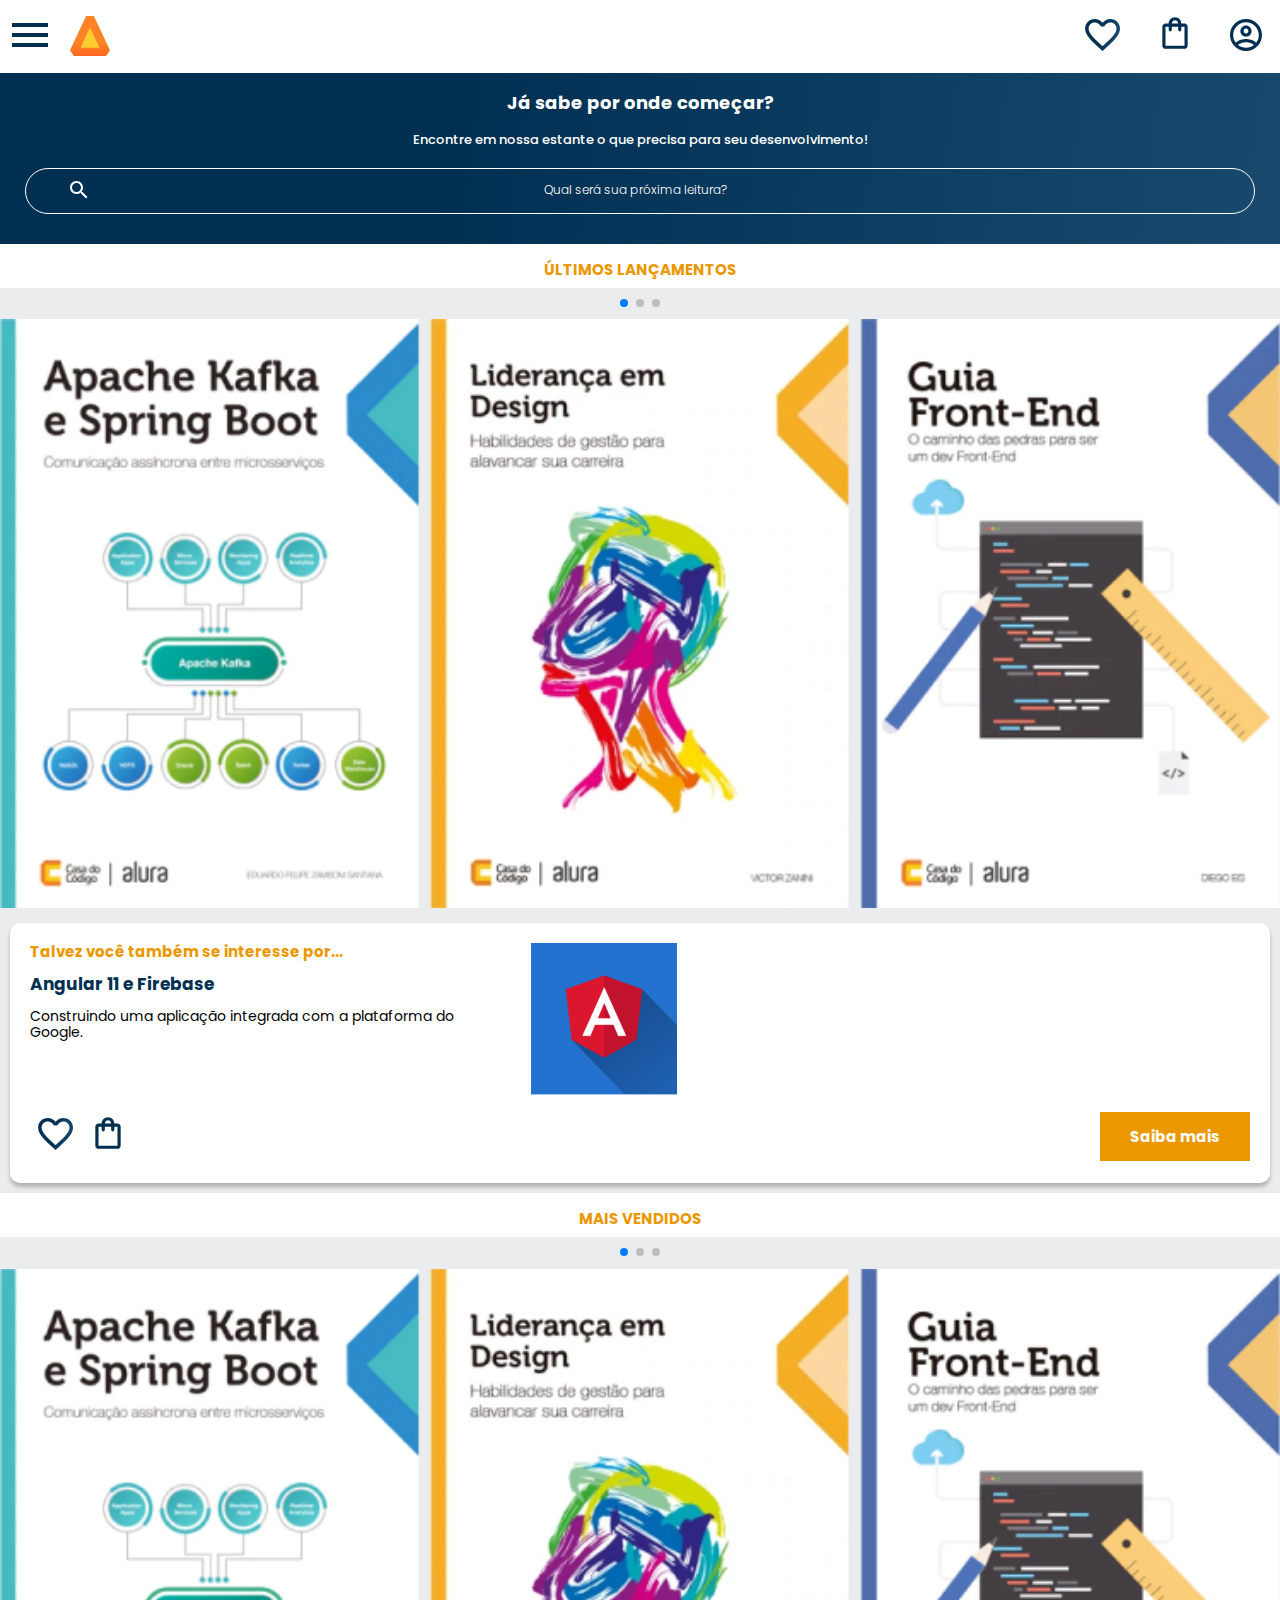
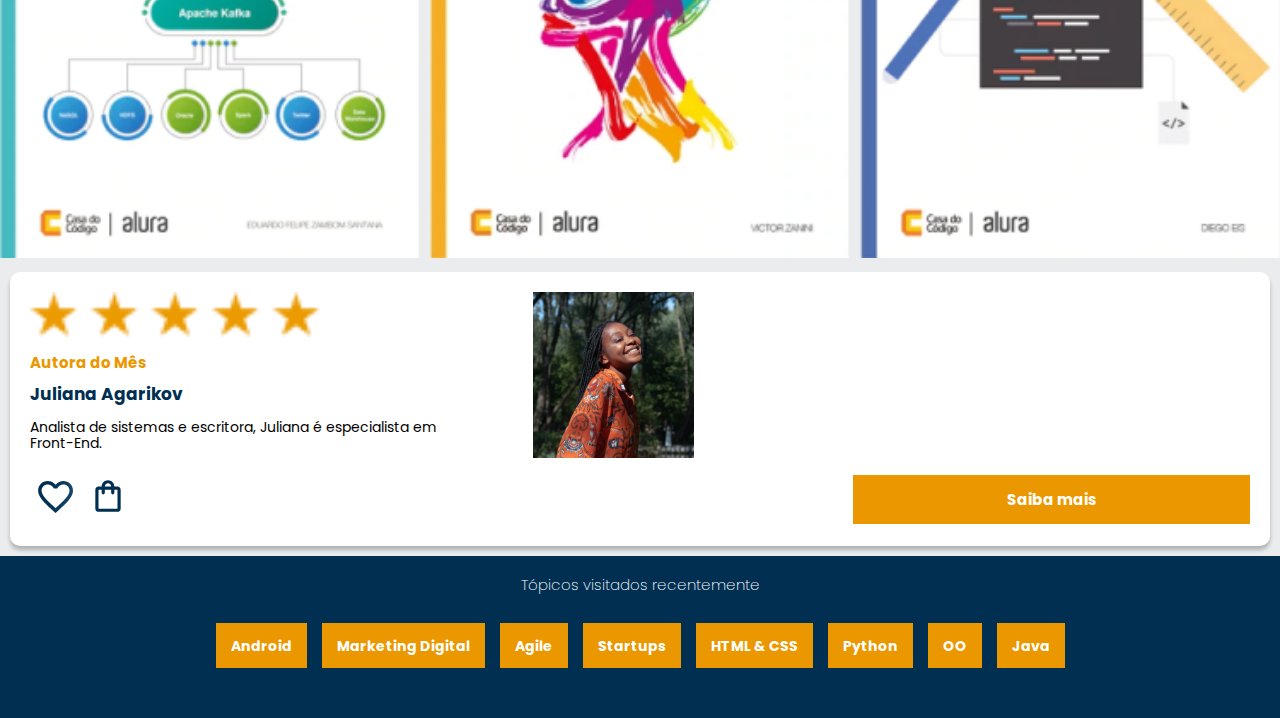
==== alura_books/index.html @ 9926edab "'topics' section added" ====
<!DOCTYPE html>
<html lang="pt-br">
<head>
    <meta charset="UTF-8">
    <meta name="viewport" content="width=device-width, initial-scale=1.0">
    <title>Alura Books</title>
    <link rel="stylesheet" href="./static/css/normalize.css">
    <link rel="preconnect" href="https://fonts.googleapis.com">
    <link rel="preconnect" href="https://fonts.gstatic.com" crossorigin>
    <link href="https://fonts.googleapis.com/css2?family=Poppins:wght@300;400;500;700&display=swap" rel="stylesheet">
    <link rel="stylesheet" href="https://cdn.jsdelivr.net/npm/swiper@10/swiper-bundle.min.css"/>
    <link rel="stylesheet" href="./static/css/styles.css">
</head>

<body>
    <header class="header">
        <div class="container">
            <input type="checkbox" id="menu" class="container_buttom">
            <label for="menu">
                <span class="header_menu container_img"></span>
            </label>
            <ul class="lista_menu">
                <li class="menu_title">Categorias</li>
                <li class="menu_item"><a href="#">PROGRAMAÇÃO</a></li>
                <li class="menu_item"><a href="#">FRONT-END</a></li>
                <li class="menu_item"><a href="#">INFRAESTRUTURA</a></li>
                <li class="menu_item"><a href="#">BUSINESS</a></li>
                <li class="menu_item"><a href="#">DESIGN & UX</a></li>
            </ul>    
            <img src="./static/images/Logo.svg" alt="Logo da AluraBooks" class="container_img">
        </div>
        <div class="container">
            <a href="#"><img src="./static/images/Favoritos.svg" alt="Favoritos" class="container_img"></a>
            <a href="#"><img src="./static/images/Compras.svg" alt="Compras" class="container_img"></a>
            <a href="#"><img src="./static/images/Usuário.svg" alt="Usuários" class="container_img"></a>
        </div>    
    </header>

    <section class="banner">
        <h2 class="banner_title">Já sabe por onde começar?</h2>
        <p class="banner_text">Encontre em nossa estante o que precisa para seu desenvolvimento!</p>
        <input type="search" class="banner_search" placeholder="Qual será sua próxima leitura?">
    </section>

    <section class="carrossel">
        <h2 class="carrosel_title">Últimos Lançamentos</h2>

        <!-- Slider main container -->
        <div class="swiper">
            <!-- If we need pagination -->
            <div class="swiper-pagination"></div>

            <!-- Additional required wrapper -->
            <div class="swiper-wrapper">
                <!-- Slides -->
                <div class="swiper-slide"><img src="./static/images/ApacheKafka.png" alt="Livro sobre ApacheKafka e spring boot da Alura books"></div>
                <div class="swiper-slide"><img src="./static/images/Liderança.png" alt="Livro sobre Liderança da Alura books"></div>
                <div class="swiper-slide"><img src="./static/images/Guia Front-end.png" alt="Livro sobre Front end da Alura books"></div>
                <div class="swiper-slide"><img src="./static/images/Javascript.png" alt="Livro sobre Front end da Alura books"></div>
                <div class="swiper-slide"><img src="./static/images/Portugol.png" alt="Livro sobre Portugol da Alura books"></div>
            </div>
        
            <!-- If we need navigation buttons -->
            <div class="swiper-button-prev"></div>
            <div class="swiper-button-next"></div>
        </div>

        <div class="card">
            <div class="card_content">
                <div class="card_description">
                    <h2 class="description_title">Talvez você também se interesse por...</h2>
                    <h3 class="book_name">Angular 11 e Firebase</h3>
                    <p class="description_text">Construindo uma aplicação integrada com a plataforma do Google.</p>
                </div>
                <img src="./static/images/Angular-1.png" alt="Logo do livro Angular 11 e Firebase" class="card_image">
            </div>

            <div class="card_buttons">
                <ul class="buttons_lista">
                    <li class="buttons_itens"><img src="./static/images/Favoritos.svg" alt="Botão de favoritos"></li>
                    <li class="buttons_itens"><img src="./static/images/Compras.svg" alt="Botão de adicionar às compras"></li>
                </ul>
                <a href="#" class="buttons_link">Saiba mais</a>
            </div>
        </div>

        <h2 class="carrosel_title ">Mais vendidos</h2>

        <div class="swiper">
            <!-- If we need pagination -->
            <div class="swiper-pagination"></div>

            <!-- Additional required wrapper -->
            <div class="swiper-wrapper">
                <!-- Slides -->
                <div class="swiper-slide"><img src="./static/images/ApacheKafka.png"
                        alt="Livro sobre ApacheKafka e spring boot da Alura books"></div>
                <div class="swiper-slide"><img src="./static/images/Liderança.png" alt="Livro sobre Liderança da Alura books">
                </div>
                <div class="swiper-slide"><img src="./static/images/Guia Front-end.png"
                        alt="Livro sobre Front end da Alura books"></div>
                <div class="swiper-slide"><img src="./static/images/Javascript.png" alt="Livro sobre Front end da Alura books">
                </div>
                <div class="swiper-slide"><img src="./static/images/Portugol.png" alt="Livro sobre Portugol da Alura books">
                </div>
            </div>

            <!-- If we need navigation buttons -->
            <div class="swiper-button-prev"></div>
            <div class="swiper-button-next"></div>
        </div>

        <div class="card">
            <div class="card_content">
                <div class="card_description">
                    <img class="description_estrelas" src="./static/images/Estrelinhas.png"
                        alt="Estrelas de avaliação da autora Juliana Agarikov">
                    <h2 class="description_title">Autora do Mês</h2>
                    <h3 class="book_name">Juliana Agarikov</h3>
                    <p class="description_text">Analista de sistemas e escritora, Juliana é especialista em Front-End.</p>
                </div>
                <img src="./static/images/Perfil-escritora 1.png" alt="Logo do livro Angular 11 e Firebase" class="card_image">
            </div>

            <div class="card_buttons">
                <ul class="buttons_lista">
                    <li class="buttons_itens"><img src="./static/images/Favoritos.svg" alt="Botão de favoritos"></li>
                    <li class="buttons_itens"><img src="./static/images/Compras.svg" alt="Botão de adicionar às compras"></li>
                </ul>
                <a href="#" class="buttons_link link_autora">Saiba mais</a>
            </div>
        </div>
    </section>

    <section class="topics">
        <h2 class="topics_title">Tópicos visitados recentemente</h2>

        <ul class="topics_lista">
            <li class="topics_itens"><a class="topics_link" href="#">Android</a></li>
            <li class="topics_itens"><a class="topics_link" href="#">Marketing Digital</a></li>
            <li class="topics_itens"><a class="topics_link" href="#">Agile</a></li>
            <li class="topics_itens"><a class="topics_link" href="#">Startups</a></li>
            <li class="topics_itens"><a class="topics_link" href="#">HTML & CSS</a></li>
            <li class="topics_itens"><a class="topics_link" href="#">Python </a></li>
            <li class="topics_itens"><a class="topics_link" href="#">OO</a></li>
            <li class="topics_itens"><a class="topics_link" href="#">Java</a></li>
        </ul>
        
    </section>

      <script src="https://cdn.jsdelivr.net/npm/swiper@10/swiper-bundle.min.js"></script>

    <script>
        const swiper = new Swiper('.swiper', {
            spaceBetween: 10,
            slidesPerView: 3,
            pagination: {
                el: '.swiper-pagination',
                type: 'bullets',
            },
        });
    </script>
</body>
</html>
---- alura_books/static/css/styles.css ----
@import url('header.css');
@import url('banner.css');
@import url('carrossel.css');
@import url('topics.css');


* {
    padding: 0;
    margin: 0;
}
:root {
    font-size: 62.5%;
    --cor-de-fundo: #ebecee;
    --cor-branco: #ffffff;
    --cor-laranja:#EB9800;
    --azul-degrade: linear-gradient(97.54deg, #002f52 35.49%, #326589 165.37%);
    --fonte-principal:'Poppins', sans-serif;
    --cor-azul: #002f52;
}

body {
    background-color: var(--cor-de-fundo);
    font-family: var(--fonte-principal);
}
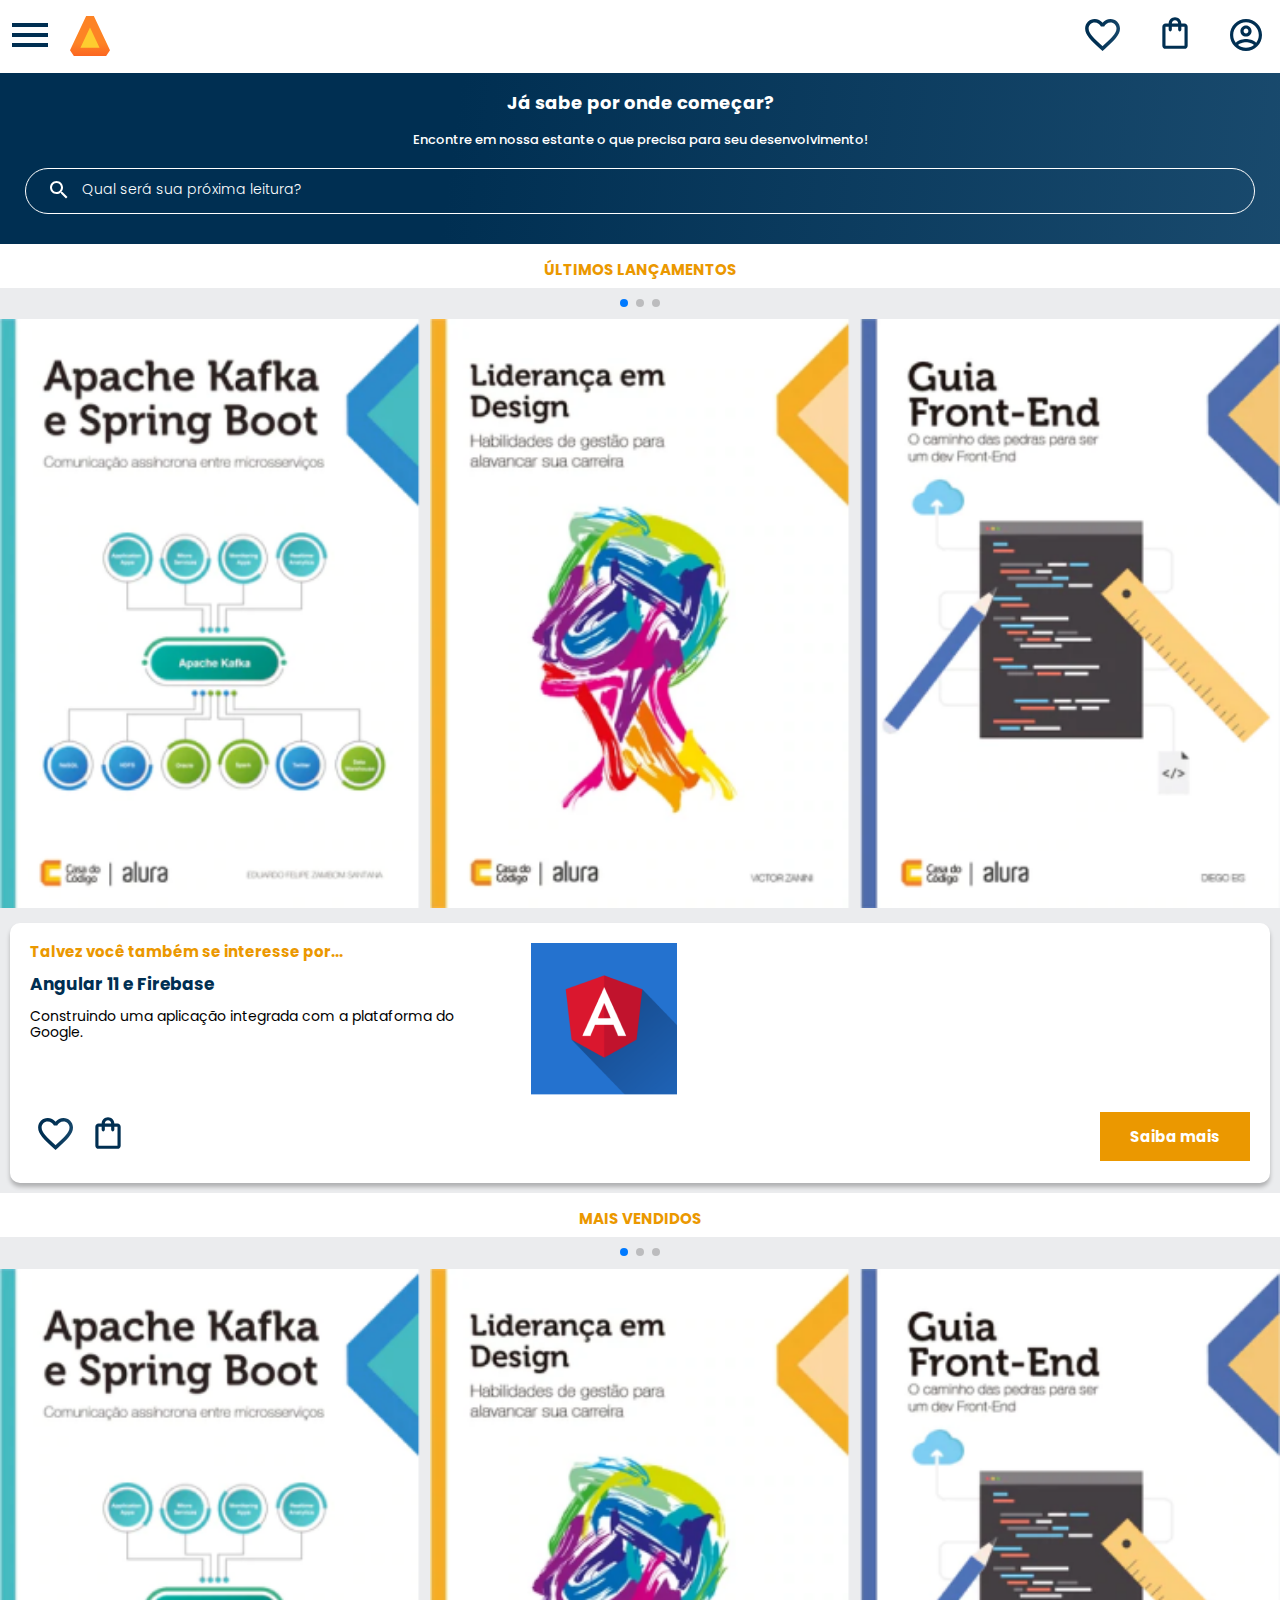
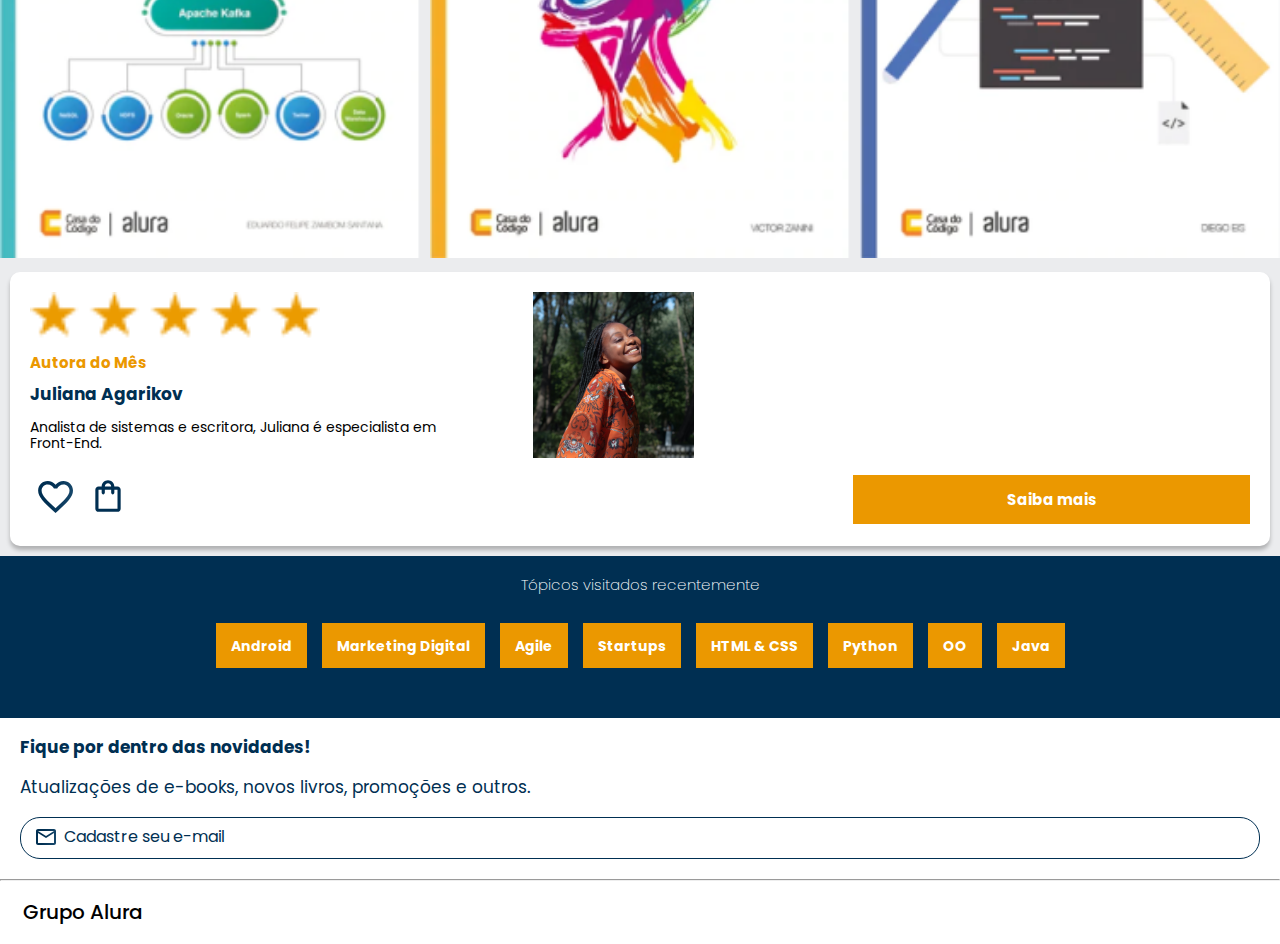
==== commit d73e83b8: "footer added" ====
--- a/alura_books/index.html
+++ b/alura_books/index.html
@@ -30,9 +30,9 @@
             <img src="./static/images/Logo.svg" alt="Logo da AluraBooks" class="container_img">
         </div>
         <div class="container">
-            <a href="#"><img src="./static/images/Favoritos.svg" alt="Favoritos" class="container_img"></a>
-            <a href="#"><img src="./static/images/Compras.svg" alt="Compras" class="container_img"></a>
-            <a href="#"><img src="./static/images/Usuário.svg" alt="Usuários" class="container_img"></a>
+            <a href="#"><img src="./static/images/Favoritos.svg" alt="Favoritos" class="container_img button_icon"></a>
+            <a href="#"><img src="./static/images/Compras.svg" alt="Compras" class="container_img button_icon"></a>
+            <a href="#"><img src="./static/images/Usuário.svg" alt="Usuários" class="container_img button_icon"></a>
         </div>    
     </header>
 
@@ -77,8 +77,8 @@
 
             <div class="card_buttons">
                 <ul class="buttons_lista">
-                    <li class="buttons_itens"><img src="./static/images/Favoritos.svg" alt="Botão de favoritos"></li>
-                    <li class="buttons_itens"><img src="./static/images/Compras.svg" alt="Botão de adicionar às compras"></li>
+                    <li class="buttons_itens button_icon"><img src="./static/images/Favoritos.svg" alt="Botão de favoritos"></li>
+                    <li class="buttons_itens button_icon"><img src="./static/images/Compras.svg" alt="Botão de adicionar às compras"></li>
                 </ul>
                 <a href="#" class="buttons_link">Saiba mais</a>
             </div>
@@ -145,10 +145,21 @@
             <li class="topics_itens"><a class="topics_link" href="#">OO</a></li>
             <li class="topics_itens"><a class="topics_link" href="#">Java</a></li>
         </ul>
-        
     </section>
 
-      <script src="https://cdn.jsdelivr.net/npm/swiper@10/swiper-bundle.min.js"></script>
+    <section class="contato">
+        <h2 class="contato_title">Fique por dentro das novidades!</h2>
+        <p class="contato_text">Atualizações de e-books, novos livros, promoções e outros.</p>
+        <input type="email" class="contato_email" id="email" placeholder="Cadastre seu e-mail">
+    </section>
+
+    <hr>
+
+    <footer>
+        <h3 class="footer_alura">Grupo Alura</h3>
+    </footer>
+
+    <script src="https://cdn.jsdelivr.net/npm/swiper@10/swiper-bundle.min.js"></script>
 
     <script>
         const swiper = new Swiper('.swiper', {
--- a/alura_books/static/css/styles.css
+++ b/alura_books/static/css/styles.css
@@ -2,6 +2,8 @@
 @import url('banner.css');
 @import url('carrossel.css');
 @import url('topics.css');
+@import url('contato.css');
+@import url('footer.css');
 
 
 * {
@@ -21,4 +23,4 @@
 body {
     background-color: var(--cor-de-fundo);
     font-family: var(--fonte-principal);
-}+}
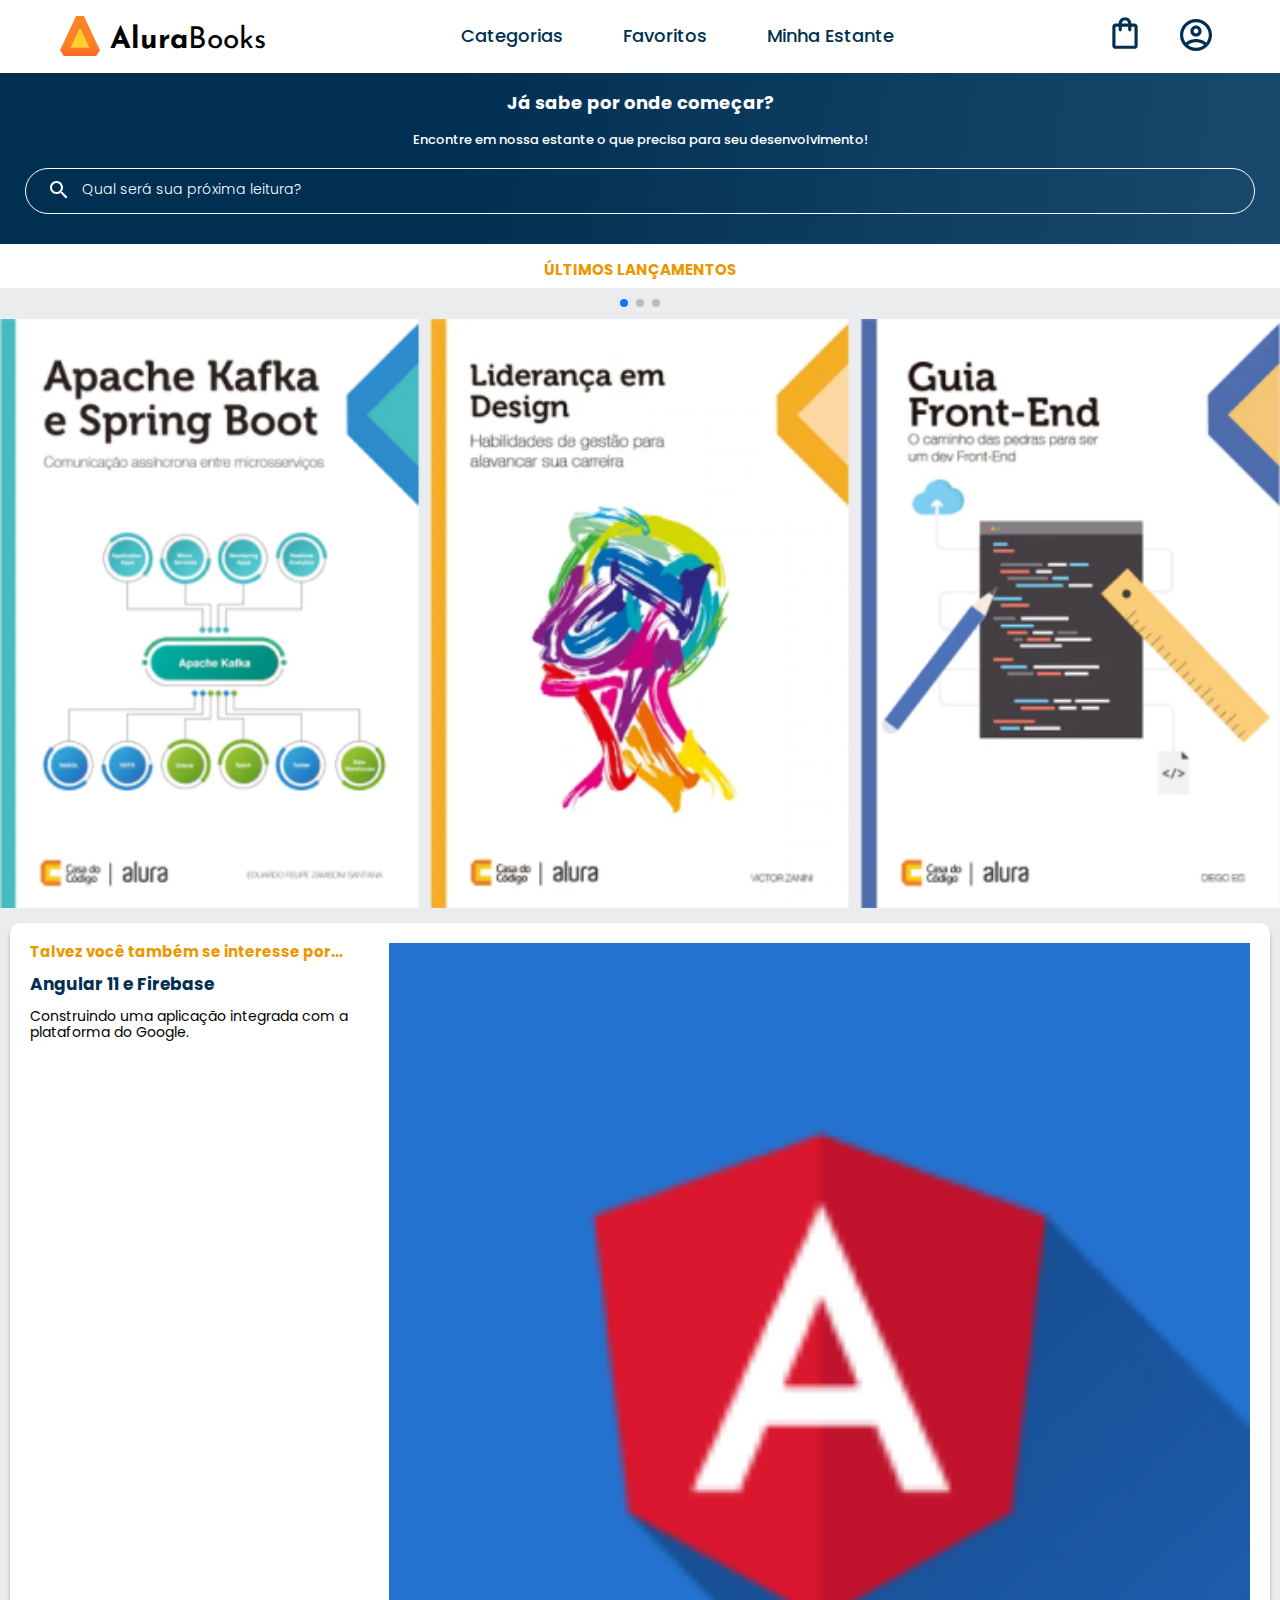
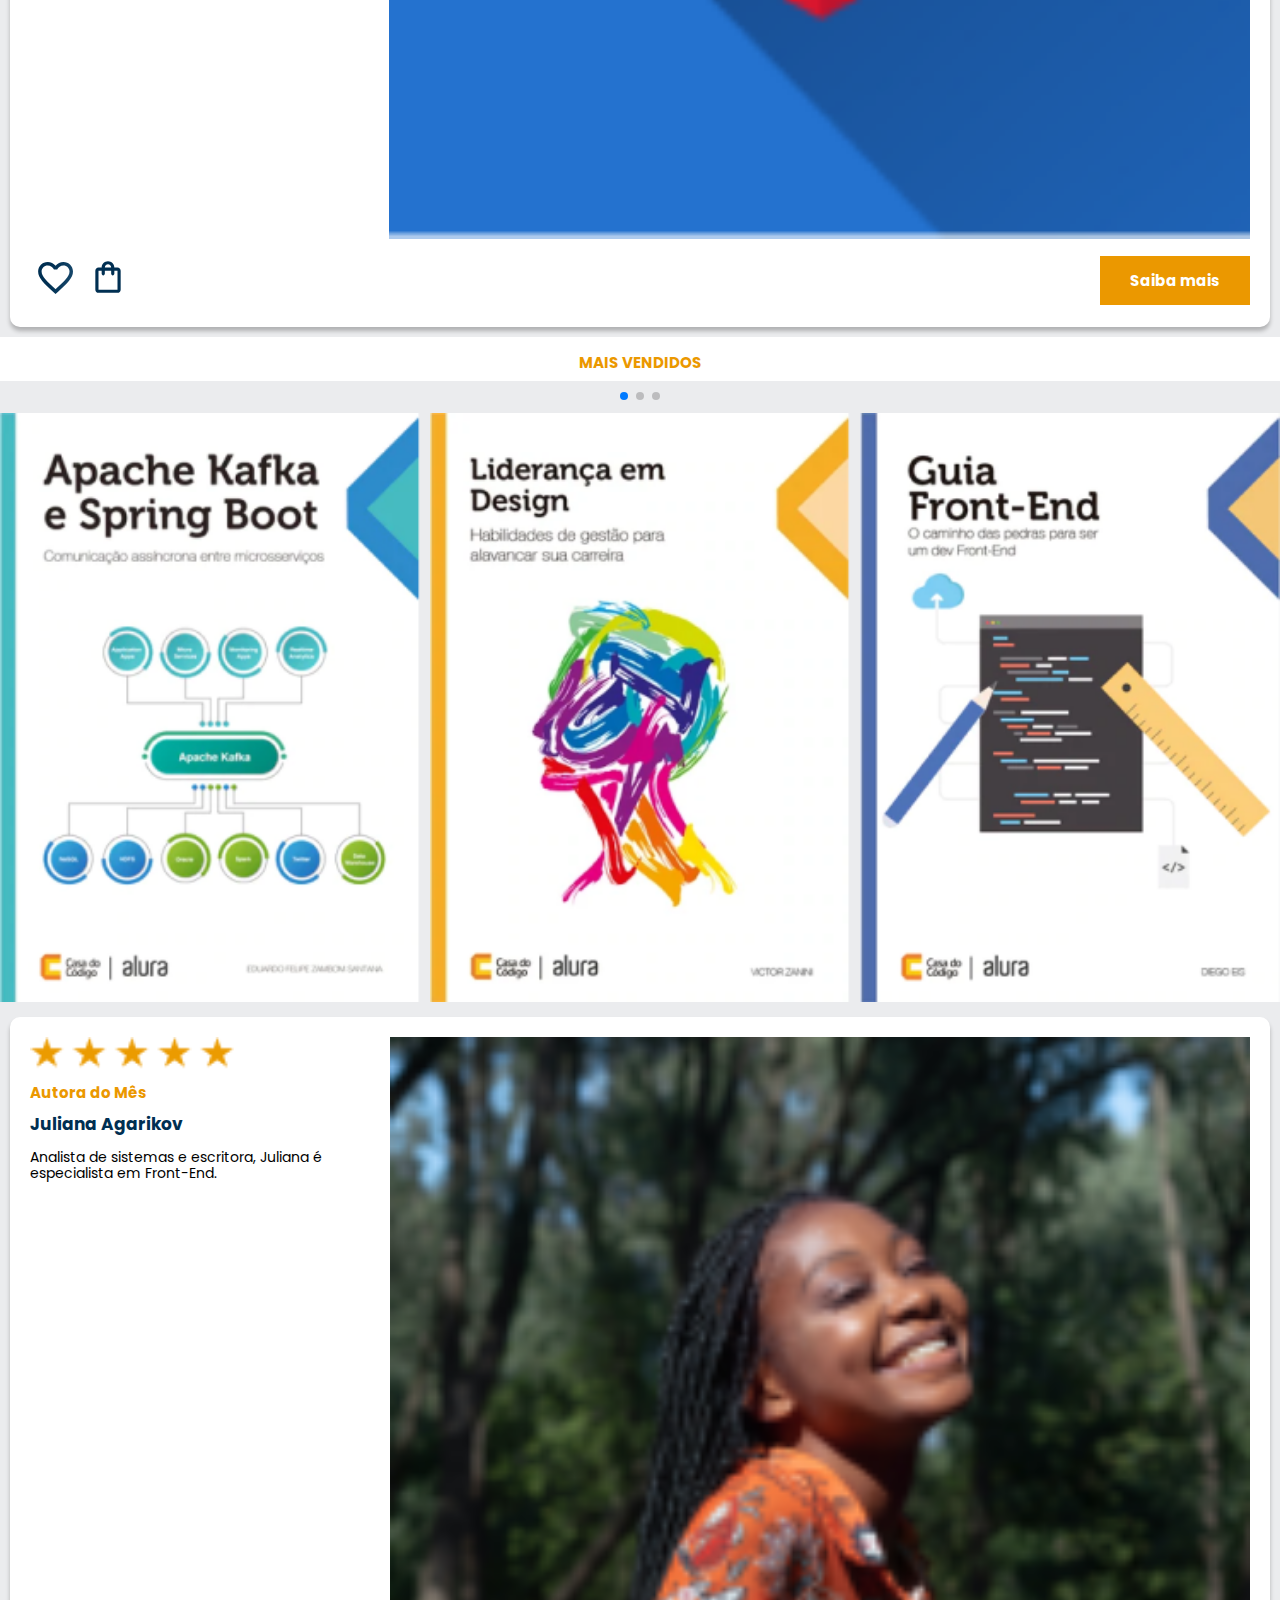
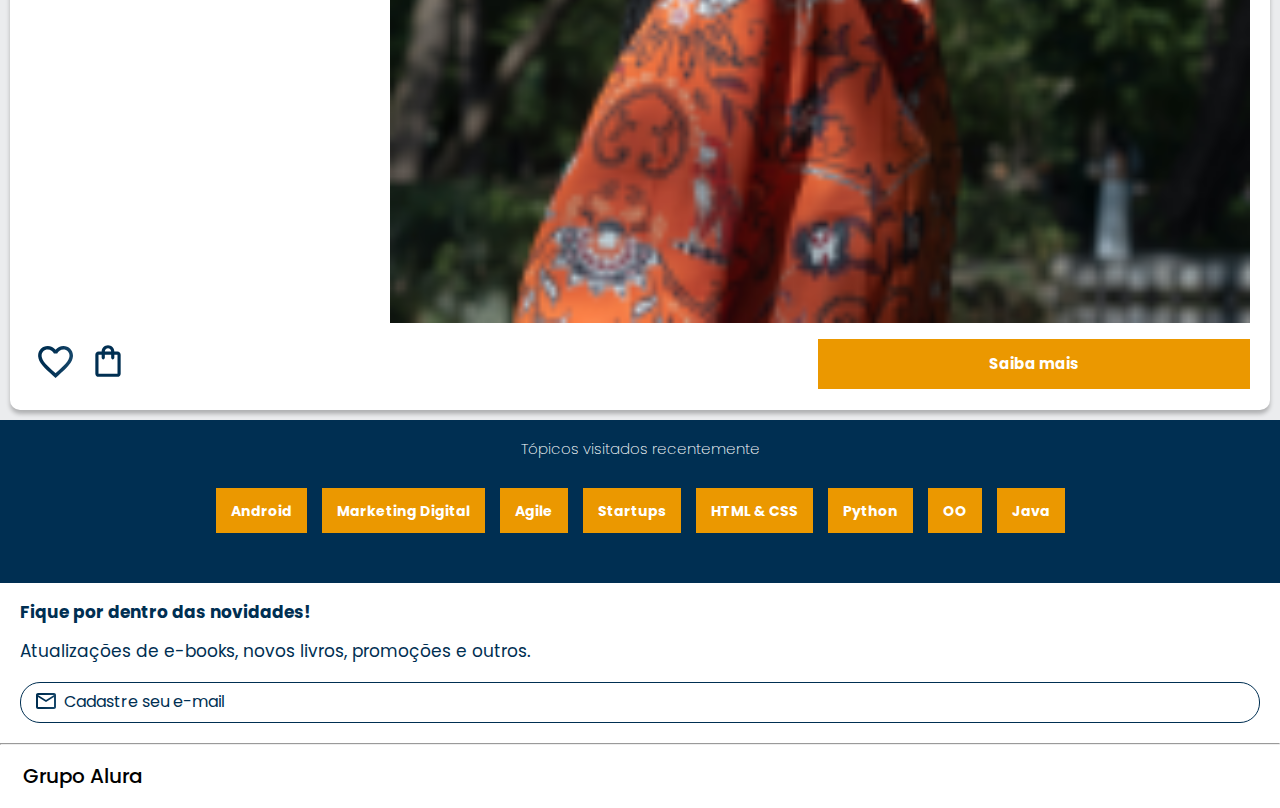
==== commit 0f880fe0: "responsive header" ====
--- a/alura_books/index.html
+++ b/alura_books/index.html
@@ -9,6 +9,7 @@
     <link rel="preconnect" href="https://fonts.gstatic.com" crossorigin>
     <link href="https://fonts.googleapis.com/css2?family=Poppins:wght@300;400;500;700&display=swap" rel="stylesheet">
     <link rel="stylesheet" href="https://cdn.jsdelivr.net/npm/swiper@10/swiper-bundle.min.css"/>
+    <link href="https://fonts.googleapis.com/css2?family=Josefin+Sans:wght@400;700&display=swap" rel="stylesheet">
     <link rel="stylesheet" href="./static/css/styles.css">
 </head>
 
@@ -21,16 +22,35 @@
             </label>
             <ul class="lista_menu">
                 <li class="menu_title">Categorias</li>
-                <li class="menu_item"><a href="#">PROGRAMAÇÃO</a></li>
-                <li class="menu_item"><a href="#">FRONT-END</a></li>
-                <li class="menu_item"><a href="#">INFRAESTRUTURA</a></li>
-                <li class="menu_item"><a href="#">BUSINESS</a></li>
-                <li class="menu_item"><a href="#">DESIGN & UX</a></li>
+                <li class="menu_item"><a class="menu_item--link" href="#">PROGRAMAÇÃO</a></li>
+                <li class="menu_item"><a class="menu_item--link" href="#">FRONT-END</a></li>
+                <li class="menu_item"><a class="menu_item--link" href="#">INFRAESTRUTURA</a></li>
+                <li class="menu_item"><a class="menu_item--link" href="#">BUSINESS</a></li>
+                <li class="menu_item"><a class="menu_item--link" href="#">DESIGN & UX</a></li>
             </ul>    
             <img src="./static/images/Logo.svg" alt="Logo da AluraBooks" class="container_img">
+            <h1 class="container_title"><b class="container_title--negrito">Alura</b>Books</h1>
         </div>
+        
+        <ul class="options">
+            <input type="checkbox" class="options_button" id="options-menu">
+            <label for="options-menu">
+                <li class="options_itens">Categorias</li>
+            </label>
+            <ul class="lista_menu">
+                <li class="menu_item"><a class="menu_item--link" href="#">PROGRAMAÇÃO</a></li>
+                <li class="menu_item"><a class="menu_item--link" href="#">FRONT-END</a></li>
+                <li class="menu_item"><a class="menu_item--link" href="#">INFRAESTRUTURA</a></li>
+                <li class="menu_item"><a class="menu_item--link" href="#">BUSINESS</a></li>
+                <li class="menu_item"><a class="menu_item--link" href="#">DESIGN & UX</a></li>
+            </ul>
+
+            <li class="options_itens"><a class="options_link" href="#">Favoritos</a></li>
+            <li class="options_itens"><a class="options_link" href="">Minha Estante</a></li>
+        </ul>
+
         <div class="container">
-            <a href="#"><img src="./static/images/Favoritos.svg" alt="Favoritos" class="container_img button_icon"></a>
+            <a href="#"><img src="./static/images/Favoritos.svg" alt="Favoritos" class="container_img button_icon button_favoritos"></a>
             <a href="#"><img src="./static/images/Compras.svg" alt="Compras" class="container_img button_icon"></a>
             <a href="#"><img src="./static/images/Usuário.svg" alt="Usuários" class="container_img button_icon"></a>
         </div>    
--- a/alura_books/static/css/styles.css
+++ b/alura_books/static/css/styles.css
@@ -15,9 +15,10 @@
     --cor-de-fundo: #ebecee;
     --cor-branco: #ffffff;
     --cor-laranja:#EB9800;
+    --cor-azul: #002f52;
     --azul-degrade: linear-gradient(97.54deg, #002f52 35.49%, #326589 165.37%);
     --fonte-principal:'Poppins', sans-serif;
-    --cor-azul: #002f52;
+    --fonte-secundaria: 'Josefin Sans', sans-serif;
 }
 
 body {
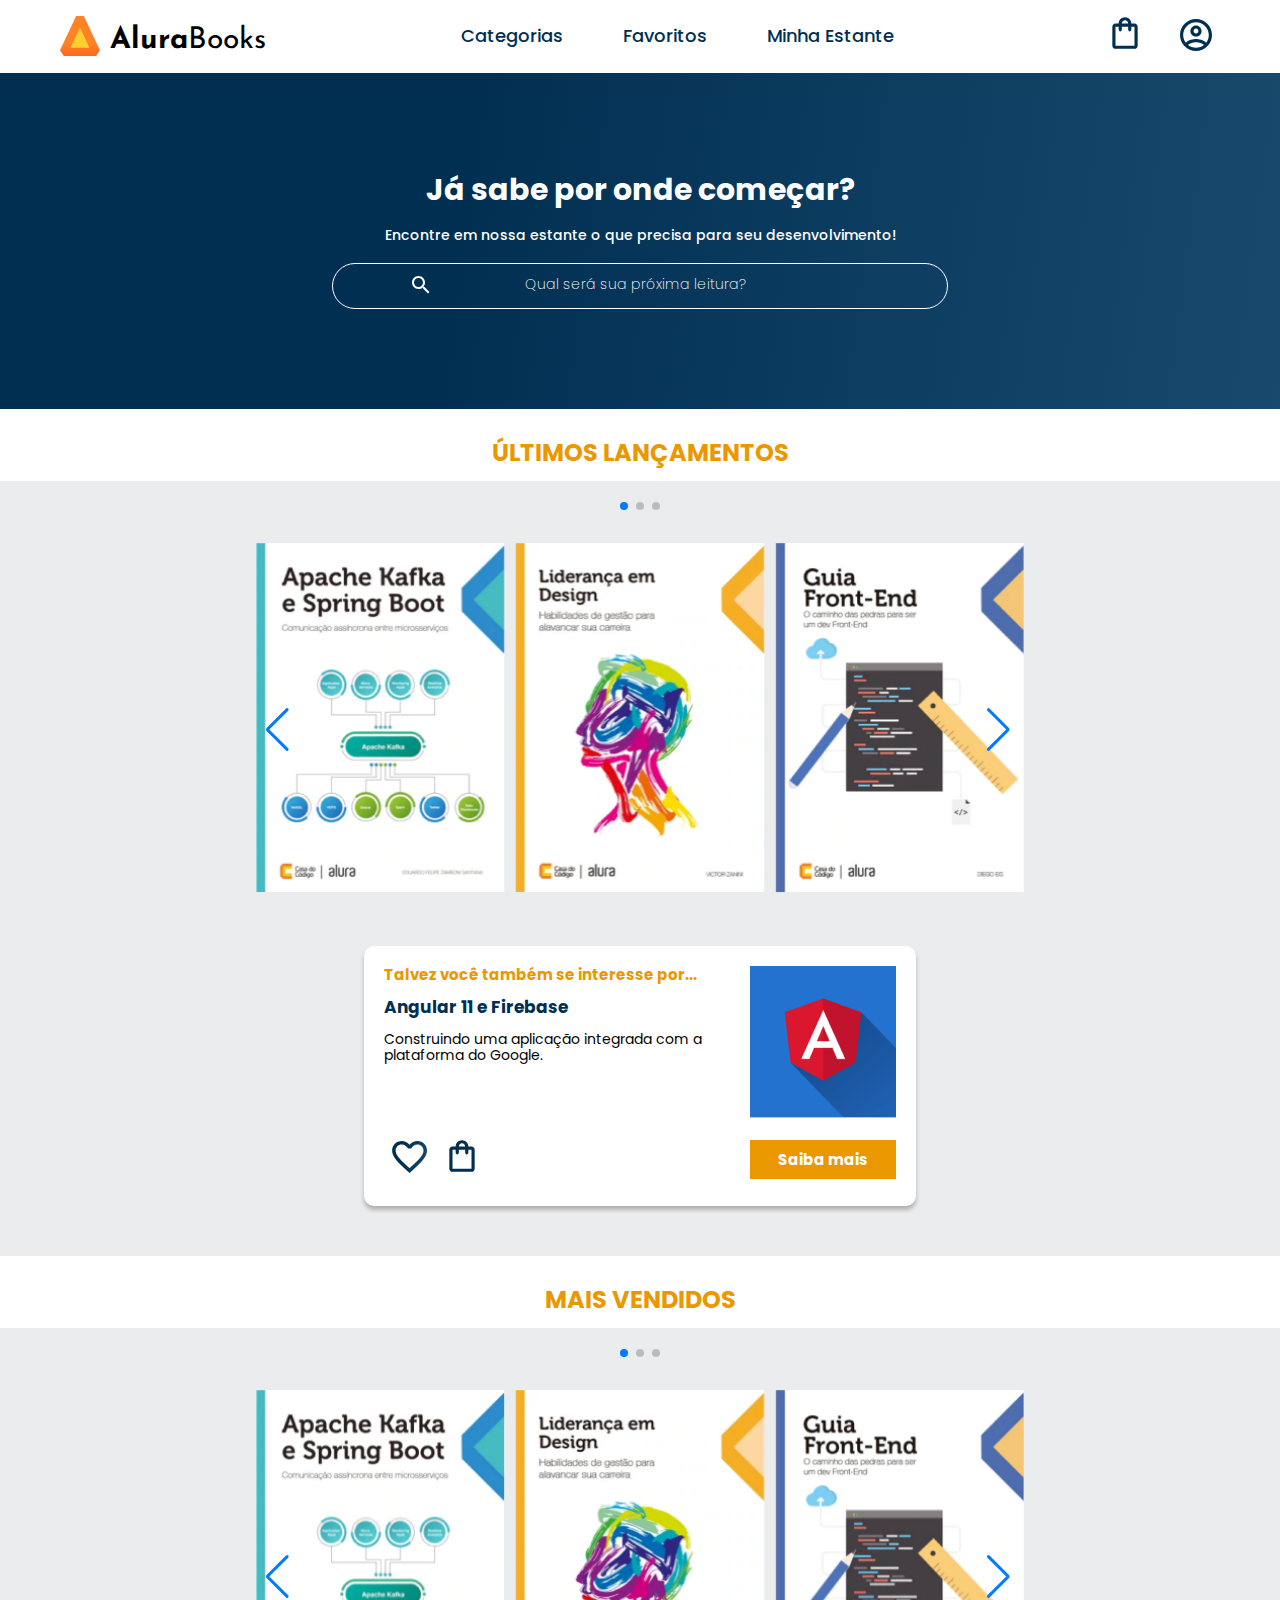
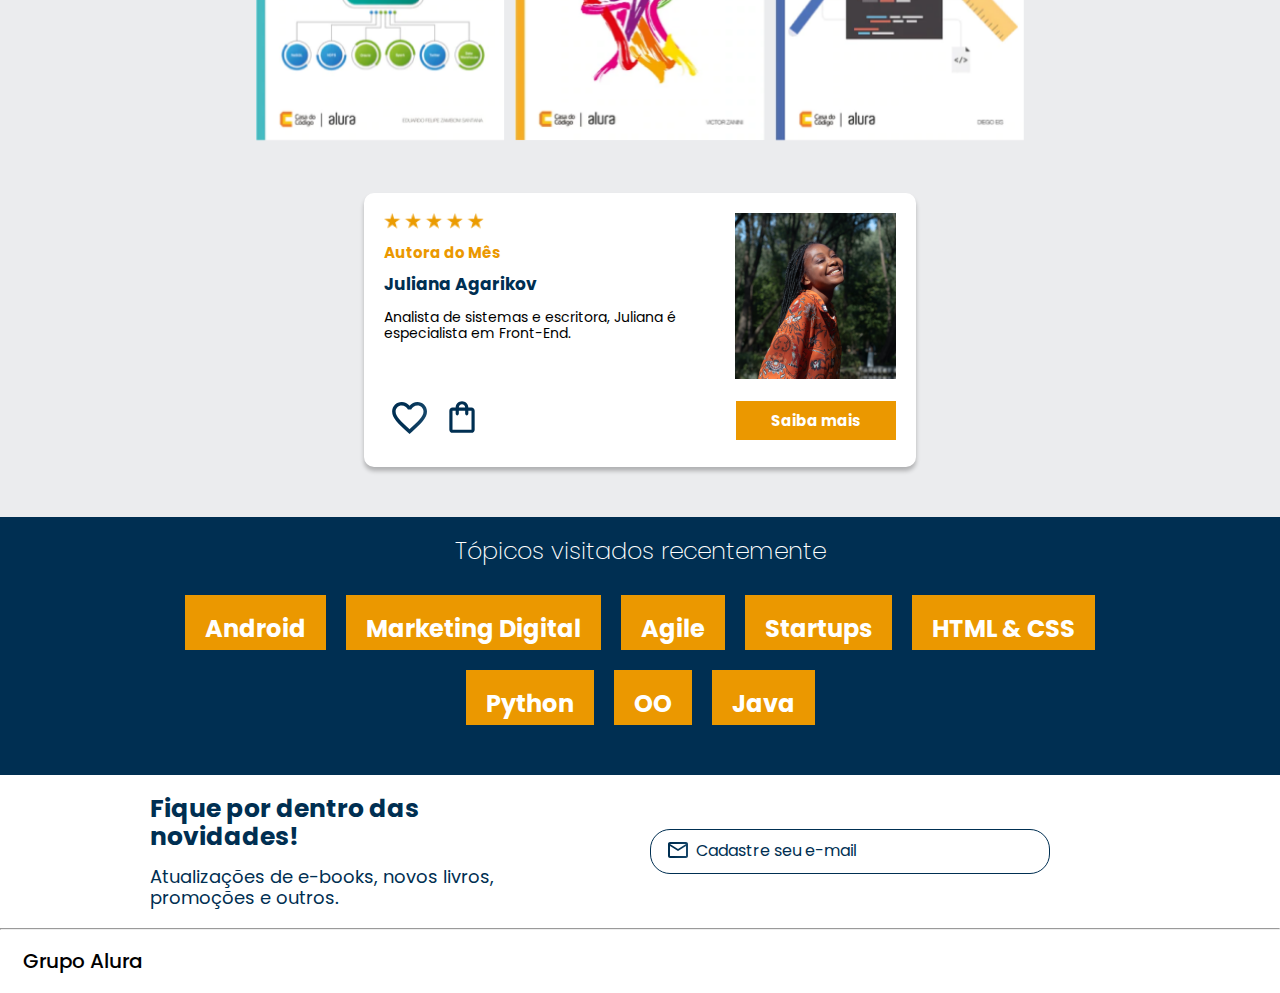
==== commit 707faa0f: "responsive contato" ====
--- a/alura_books/index.html
+++ b/alura_books/index.html
@@ -168,9 +168,15 @@
     </section>
 
     <section class="contato">
-        <h2 class="contato_title">Fique por dentro das novidades!</h2>
-        <p class="contato_text">Atualizações de e-books, novos livros, promoções e outros.</p>
-        <input type="email" class="contato_email" id="email" placeholder="Cadastre seu e-mail">
+        <div class="contato_content">
+            <h2 class="contato_title">Fique por dentro das novidades!</h2>
+            <p class="contato_text">Atualizações de e-books, novos livros, promoções e outros.</p>
+        </div>
+        
+
+        <div  class="contato_input">
+            <input type="email" class="contato_email" id="email" placeholder="Cadastre seu e-mail">
+        </div>
     </section>
 
     <hr>
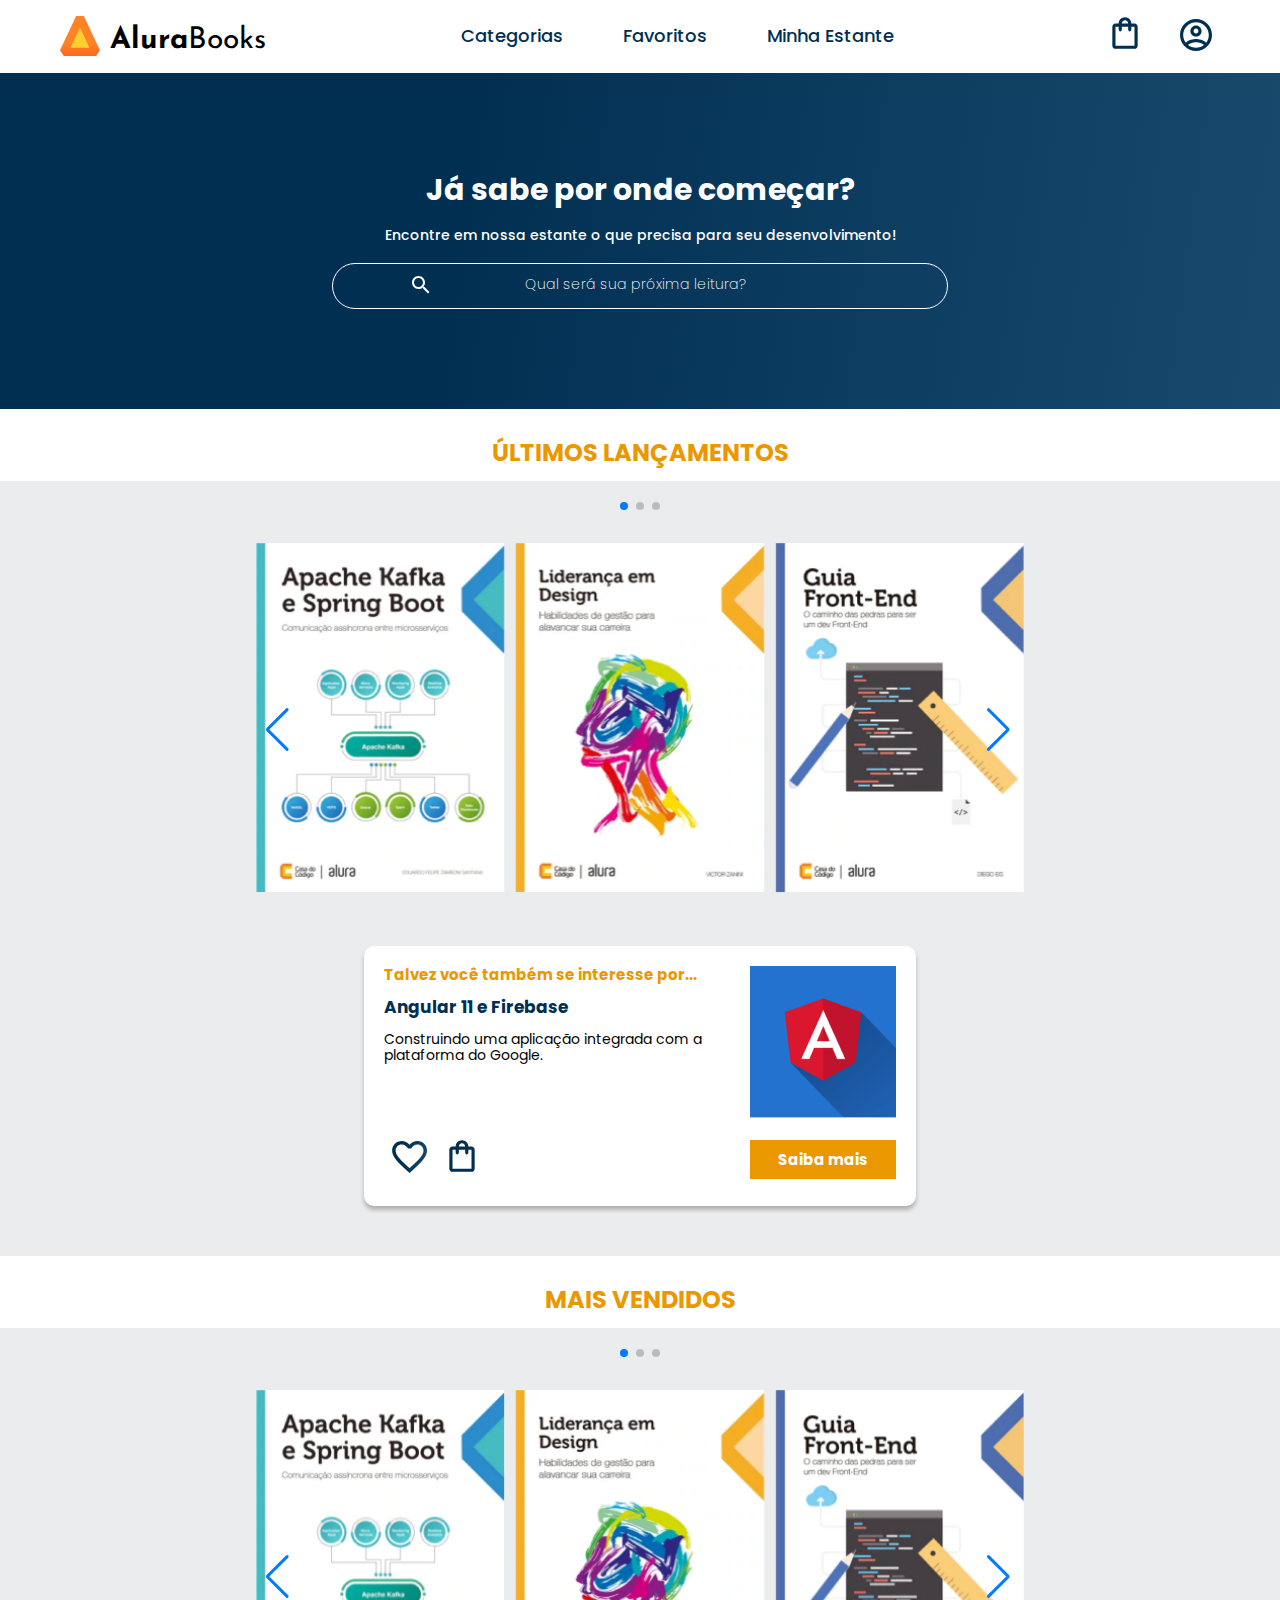
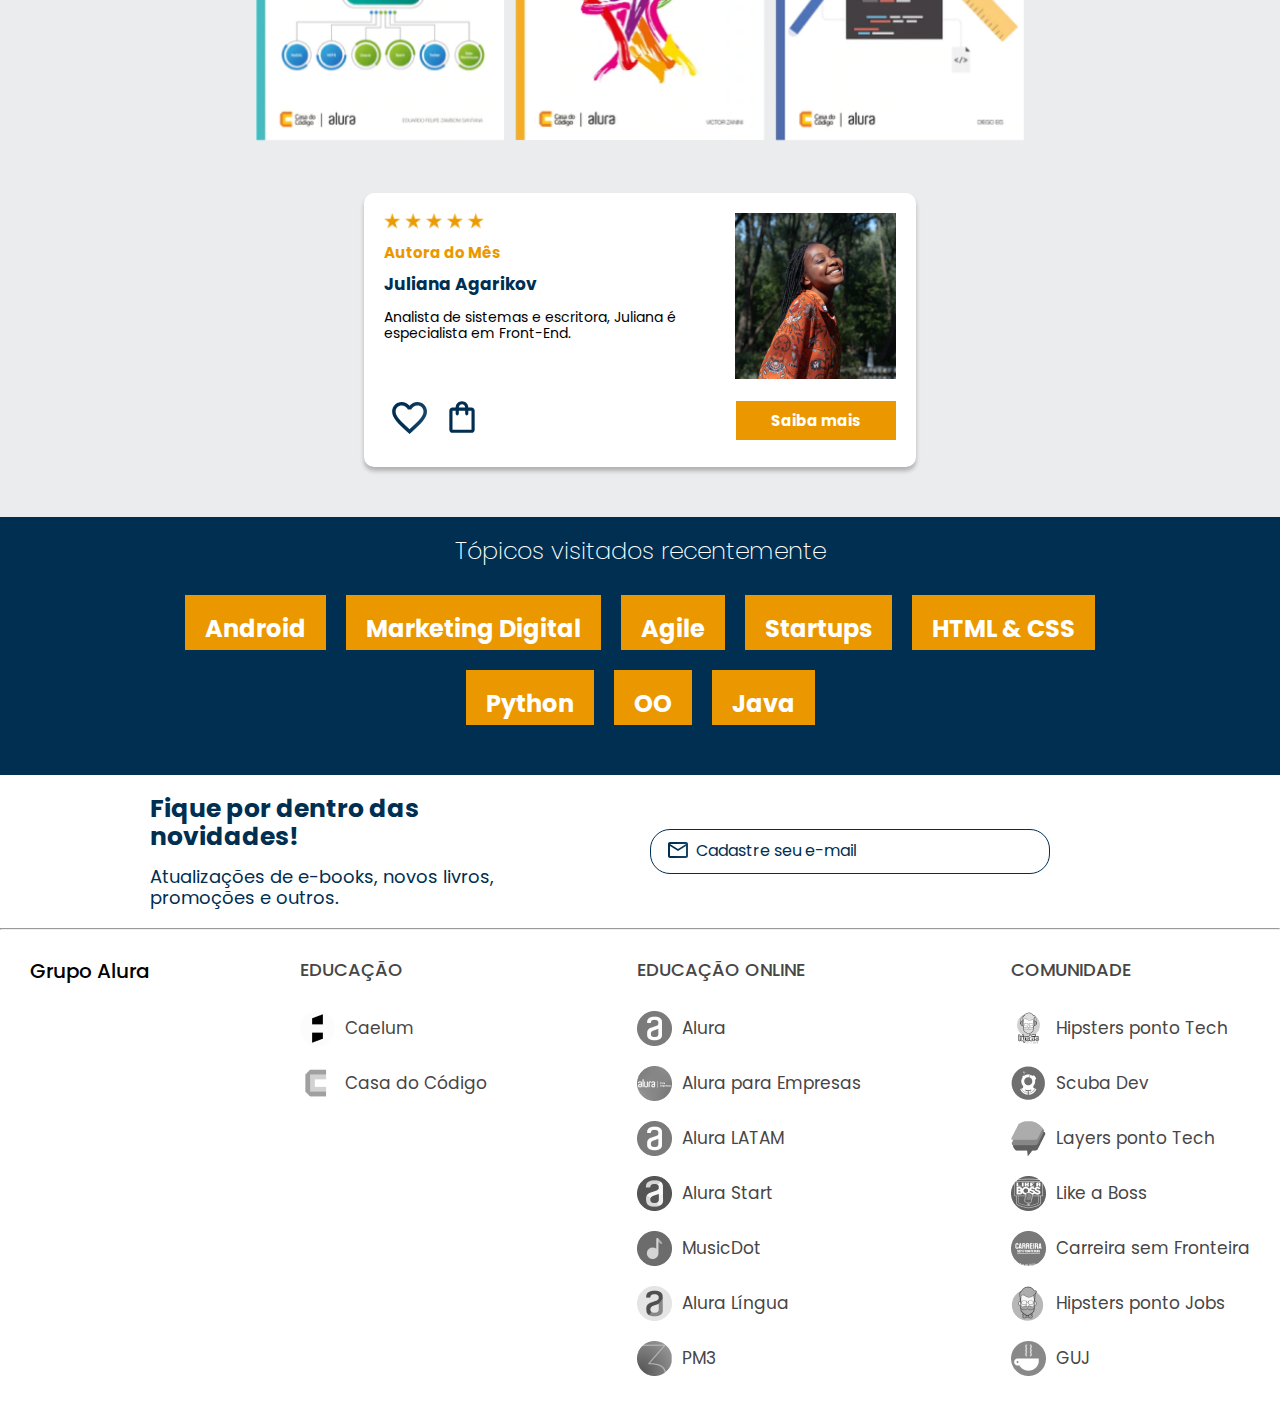
==== commit c9a539ec: "responsive footer with increments" ====
--- a/alura_books/index.html
+++ b/alura_books/index.html
@@ -183,6 +183,88 @@
 
     <footer>
         <h3 class="footer_alura">Grupo Alura</h3>
+
+        <div class="footer_educacao">
+            <h3 class="lista_title">Educação</h3>
+            <ul class="footer_lista">
+                <li class="footer_item">
+                    <img src="./static/images/Caelum.png" alt="Caelum Logo" class="item_img">
+                    <a href="#" class="item_title">Caelum</a>
+                </li>
+                <li class="footer_item">
+                    <img src="./static/images/CasaDoCodigo.png" alt="Casa do código logo" class="item_img">
+                    <a href="#" class="item_title">Casa do Código</a>
+                </li>
+            </ul>
+        </div>
+
+        <div class="footer_educacaoonline">
+            <h3 class="lista_title">Educação Online</h3>
+            <ul class="footer_lista">
+                <li class="footer_item">
+                    <img src="./static/images/Alura.png" alt="Alura logo" class="item_img">
+                    <a href="#" class="item_title">Alura</a>
+                </li>
+                <li class="footer_item">
+                    <img src="./static/images/AluraEmpresas.png" alt="Alura para empresas logo" class="item_img">
+                    <a href="#" class="item_title">Alura para Empresas</a>
+                </li>
+                <li class="footer_item">
+                    <img src="./static/images/AluraLatam.png" alt="Alura LATAM logo" class="item_img">
+                    <a href="#" class="item_title">Alura LATAM</a>
+                </li>
+                <li class="footer_item">
+                    <img src="./static/images/AluraStart.png" alt="Alura Start logo" class="item_img">
+                    <a href="#" class="item_title">Alura Start</a>                    
+                </li>
+                <li class="footer_item">
+                    <img src="./static/images/MusicDot.png" alt="MusicDot logo" class="item_img">
+                    <a href="#" class="item_title">MusicDot</a>
+                </li>
+                <li class="footer_item">
+                    <img src="./static/images/AluraLingua.png" alt="Alura Língua logo" class="item_img">
+                    <a href="#" class="item_title">Alura Língua</a>
+                </li>
+                <li class="footer_item">
+                    <img src="./static/images/PM3.png" alt="PM3 logo" class="item_img">
+                    <a href="#" class="item_title">PM3</a>
+                </li>
+            </ul>
+        </div>
+
+        <div class="footer_comunidade">
+            <h3 class="lista_title">Comunidade</h3>
+            <ul class="footer_lista">
+                <li class="footer_item">
+                    <img src="./static/images/HipstersTech.png" alt="Hipster ponto tech logo" class="item_img">
+                    <a href="#" class="item_title">Hipsters ponto Tech</a>
+                </li>
+                <li class="footer_item">
+                    <img src="./static/images/Scuba.png" alt="Scuba dev logo" class="item_img">
+                    <a href="#" class="item_title">Scuba Dev</a>
+                </li>
+                <li class="footer_item">
+                    <img src="./static/images/Layers.png" alt="Layers ponto tech">
+                    <a href="#" class="item_title">Layers ponto Tech</a>
+                </li>
+                <li class="footer_item">
+                    <img src="./static/images/LikeABoss.png" alt="Like a boss logo" class="item_img">
+                    <a href="#" class="item_title">Like a Boss</a>
+                </li>
+                <li class="footer_item">
+                    <img src="./static/images/CarreiraSemFronteira.png" alt="carreira sem fronteira logo" class="item_img">
+                    <a href="#" class="item_title">Carreira sem Fronteira</a>
+                </li>
+                <li class="footer_item">
+                    <img src="./static/images/HipstersJobs.png" alt="Hipsters ponto jobs logo" class="item_img">
+                    <a href="#" class="item_title">Hipsters ponto Jobs</a>
+                </li>
+                <li class="footer_item">
+                    <img src="./static/images/GUJ.png" alt="GUJ logo">
+                    <a href="#" class="item_title">GUJ</a>
+                </li>
+            </ul>
+        </div>
     </footer>
 
     <script src="https://cdn.jsdelivr.net/npm/swiper@10/swiper-bundle.min.js"></script>
--- a/alura_books/static/css/styles.css
+++ b/alura_books/static/css/styles.css
@@ -16,6 +16,7 @@
     --cor-branco: #ffffff;
     --cor-laranja:#EB9800;
     --cor-azul: #002f52;
+    --cor-cinza: #474646;
     --azul-degrade: linear-gradient(97.54deg, #002f52 35.49%, #326589 165.37%);
     --fonte-principal:'Poppins', sans-serif;
     --fonte-secundaria: 'Josefin Sans', sans-serif;
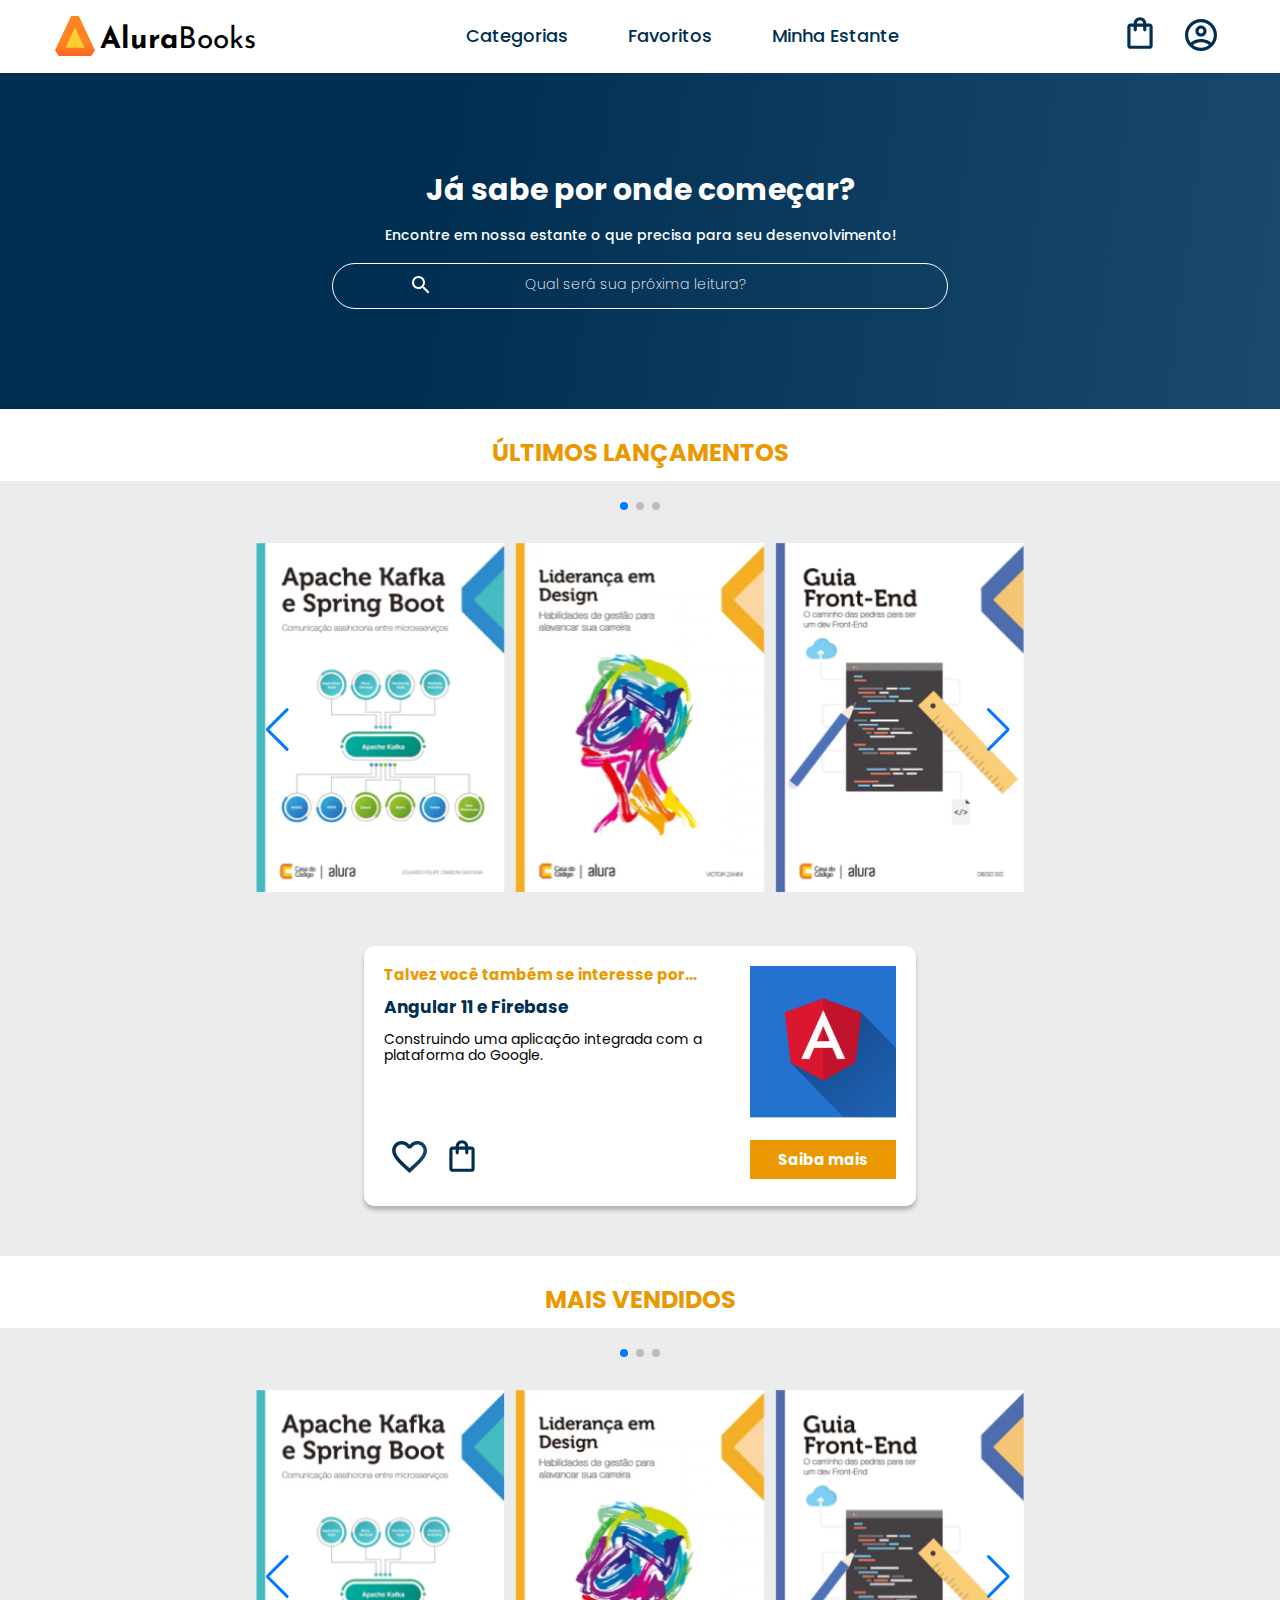
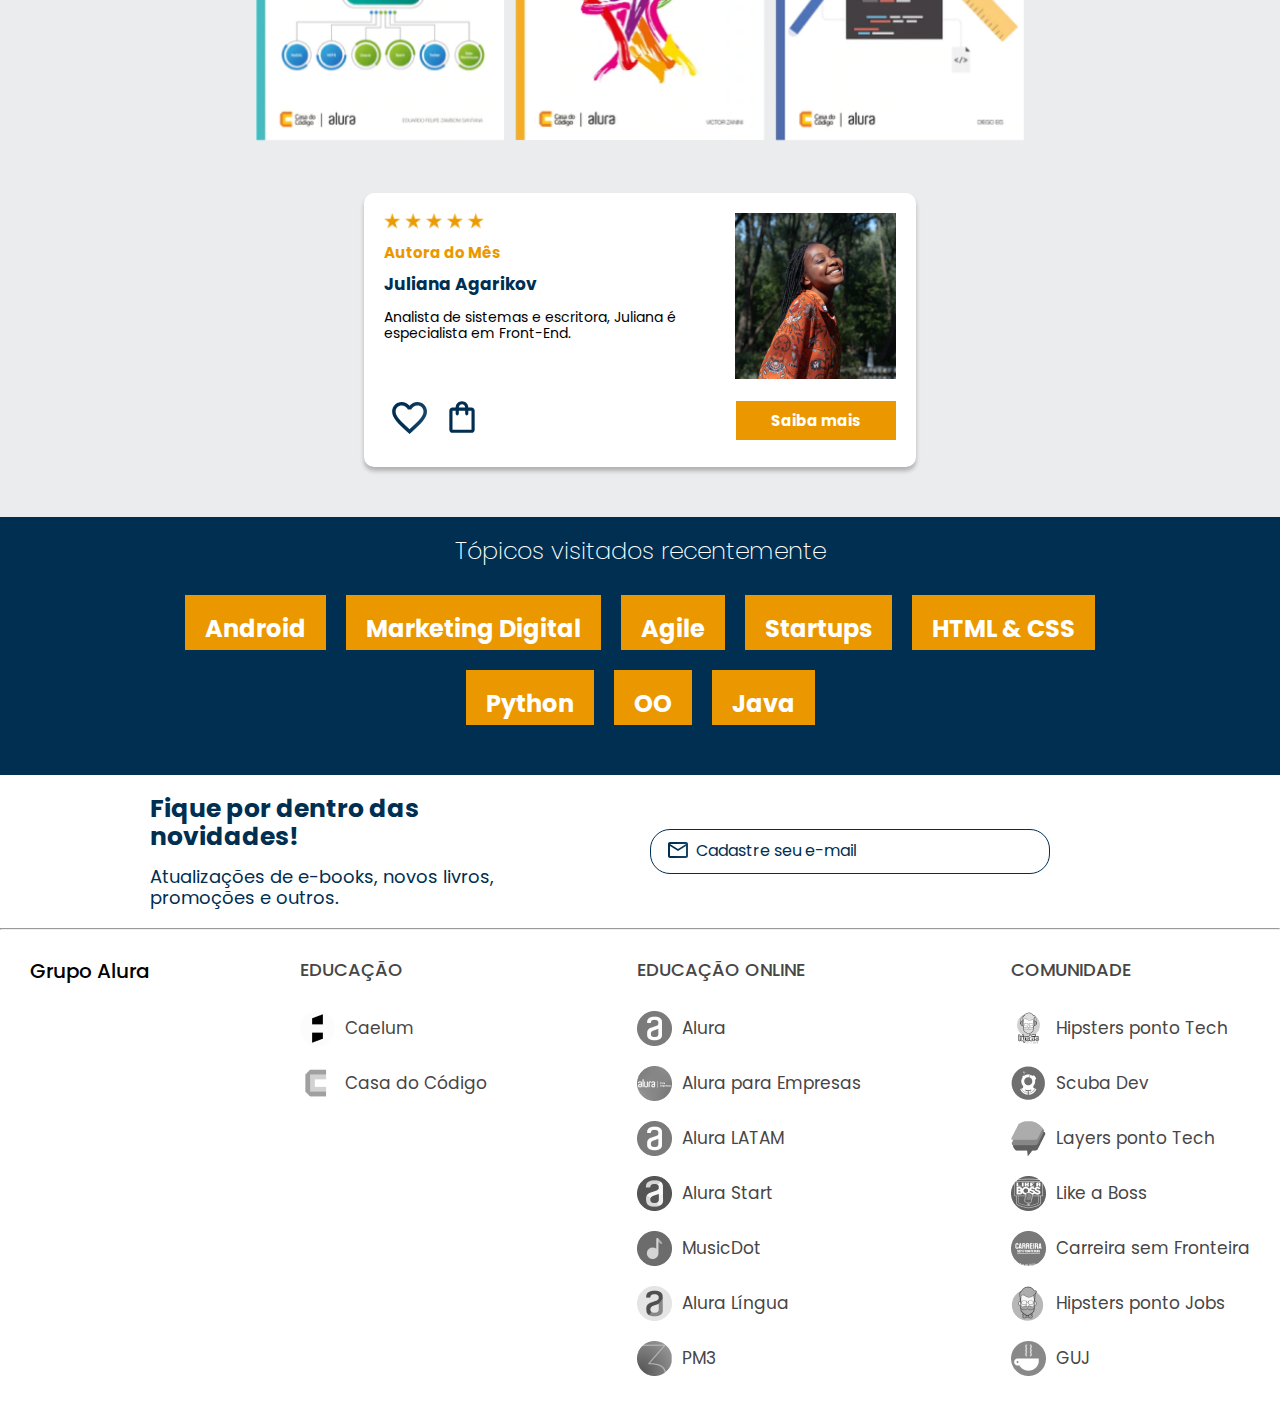
==== commit ade03167: "responsive header and banner 1728px" ====
--- a/alura_books/index.html
+++ b/alura_books/index.html
@@ -49,10 +49,18 @@
             <li class="options_itens"><a class="options_link" href="">Minha Estante</a></li>
         </ul>
 
-        <div class="container">
-            <a href="#"><img src="./static/images/Favoritos.svg" alt="Favoritos" class="container_img button_icon button_favoritos"></a>
-            <a href="#"><img src="./static/images/Compras.svg" alt="Compras" class="container_img button_icon"></a>
-            <a href="#"><img src="./static/images/Usuário.svg" alt="Usuários" class="container_img button_icon"></a>
+        <div class="container container_buttons">
+            <a href="#">
+                <img src="./static/images/Favoritos.svg" alt="Favoritos" class="container_img button_icon button_favoritos">
+            </a>
+            <a href="#" class="container_link">
+                <img src="./static/images/Compras.svg" alt="Compras" class="container_img button_icon">
+                <p class="container_text">Meu perfil</p>
+            </a>
+            <a href="#" class="container_link">
+                <img src="./static/images/Usuário.svg" alt="Usuários" class="container_img button_icon">
+                <p class="container_text">Minha sacola</p>
+            </a>
         </div>    
     </header>
 
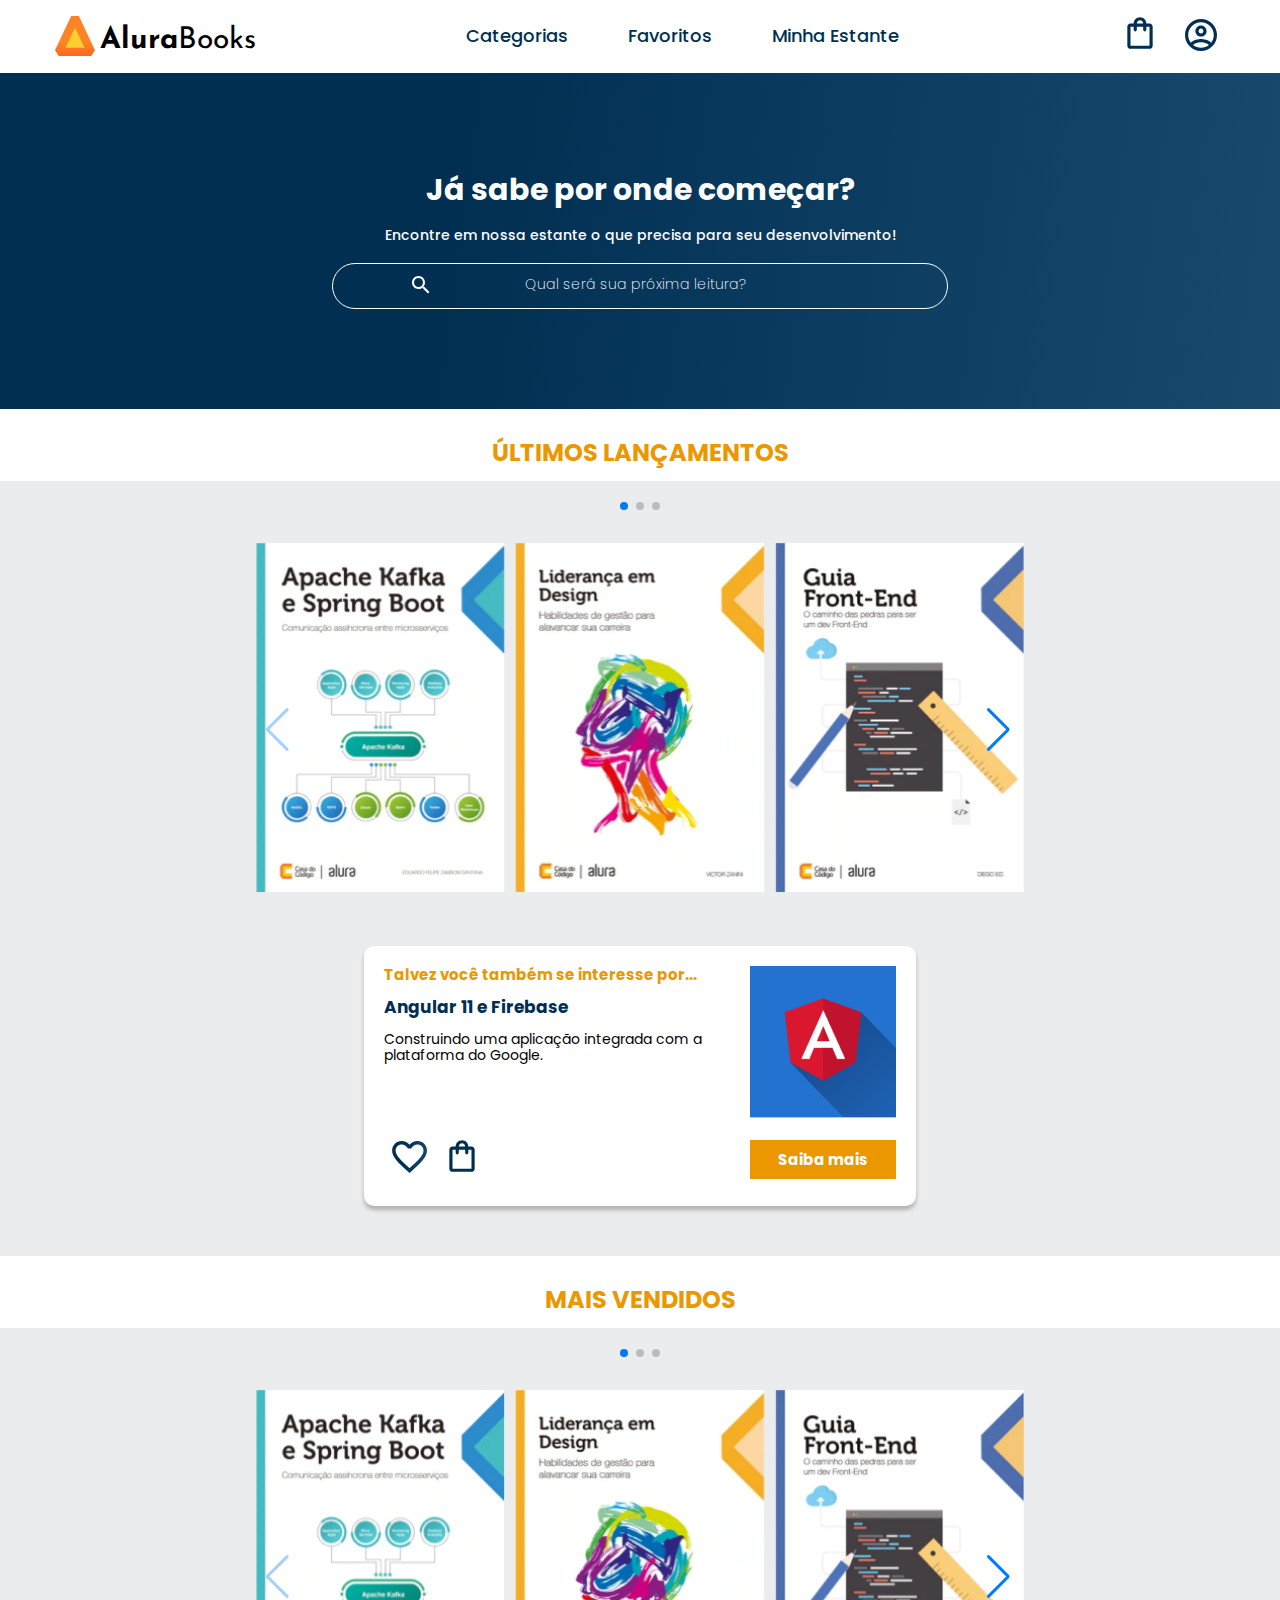
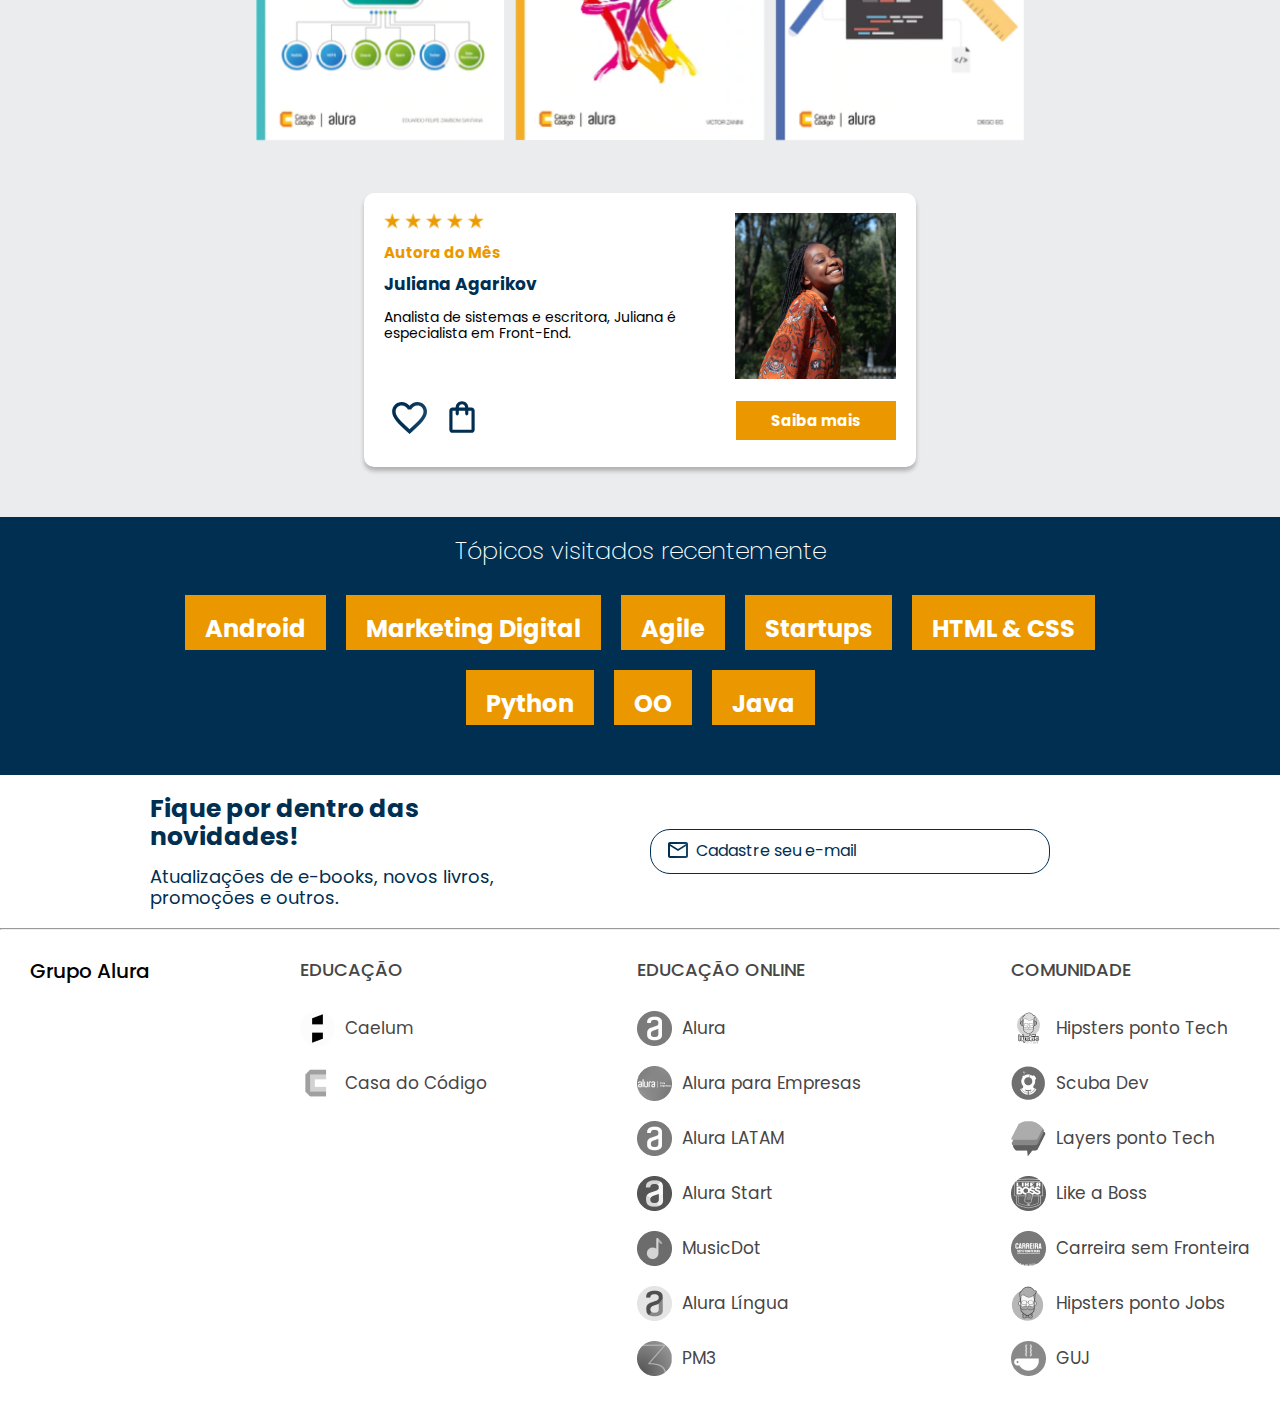
==== commit 8554a20c: "resposive design 1728px finished" ====
--- a/alura_books/index.html
+++ b/alura_books/index.html
@@ -73,89 +73,96 @@
     <section class="carrossel">
         <h2 class="carrosel_title">Últimos Lançamentos</h2>
 
-        <!-- Slider main container -->
-        <div class="swiper">
-            <!-- If we need pagination -->
-            <div class="swiper-pagination"></div>
-
-            <!-- Additional required wrapper -->
-            <div class="swiper-wrapper">
-                <!-- Slides -->
-                <div class="swiper-slide"><img src="./static/images/ApacheKafka.png" alt="Livro sobre ApacheKafka e spring boot da Alura books"></div>
-                <div class="swiper-slide"><img src="./static/images/Liderança.png" alt="Livro sobre Liderança da Alura books"></div>
-                <div class="swiper-slide"><img src="./static/images/Guia Front-end.png" alt="Livro sobre Front end da Alura books"></div>
-                <div class="swiper-slide"><img src="./static/images/Javascript.png" alt="Livro sobre Front end da Alura books"></div>
-                <div class="swiper-slide"><img src="./static/images/Portugol.png" alt="Livro sobre Portugol da Alura books"></div>
+        <div class="carrossel_container">
+            <!-- Slider main container -->
+            <div class="swiper">
+                <!-- If we need pagination -->
+                <div class="swiper-pagination"></div>
+
+                <!-- Additional required wrapper -->
+                <div class="swiper-wrapper">
+                    <!-- Slides -->
+                    <div class="swiper-slide"><img src="./static/images/ApacheKafka.png" alt="Livro sobre ApacheKafka e spring boot da Alura books"></div>
+                    <div class="swiper-slide"><img src="./static/images/Liderança.png" alt="Livro sobre Liderança da Alura books"></div>
+                    <div class="swiper-slide"><img src="./static/images/Guia Front-end.png" alt="Livro sobre Front end da Alura books"></div>
+                    <div class="swiper-slide"><img src="./static/images/Javascript.png" alt="Livro sobre Front end da Alura books"></div>
+                    <div class="swiper-slide"><img src="./static/images/Portugol.png" alt="Livro sobre Portugol da Alura books"></div>
+                </div>
+            
+                <!-- If we need navigation buttons -->
+                <div class="swiper-button-prev"></div>
+                <div class="swiper-button-next"></div>
+            </div>
+
+            <div class="card">
+                <div class="card_content">
+                    <div class="card_description">
+                        <h2 class="description_title">Talvez você também se interesse por...</h2>
+                        <h3 class="book_name">Angular 11 e Firebase</h3>
+                        <p class="description_text">Construindo uma aplicação integrada com a plataforma do Google.</p>
+                    </div>
+                    <img src="./static/images/Angular-1.png" alt="Logo do livro Angular 11 e Firebase" class="card_image">
+                </div>
+
+                <div class="card_buttons">
+                    <ul class="buttons_lista">
+                        <li class="buttons_itens button_icon"><img src="./static/images/Favoritos.svg" alt="Botão de favoritos"></li>
+                        <li class="buttons_itens button_icon"><img src="./static/images/Compras.svg" alt="Botão de adicionar às compras"></li>
+                    </ul>
+                    <a href="#" class="buttons_link">Saiba mais</a>
+                </div>
+            </div>
+
+        </div>
+
+        
+        <h2 class="carrosel_title ">Mais vendidos</h2>
+
+        <div class="carrossel_container">
+            <div class="swiper">
+                <!-- If we need pagination -->
+                <div class="swiper-pagination"></div>
+
+                <!-- Additional required wrapper -->
+                <div class="swiper-wrapper">
+                    <!-- Slides -->
+                    <div class="swiper-slide"><img src="./static/images/ApacheKafka.png"
+                            alt="Livro sobre ApacheKafka e spring boot da Alura books"></div>
+                    <div class="swiper-slide"><img src="./static/images/Liderança.png" alt="Livro sobre Liderança da Alura books">
+                    </div>
+                    <div class="swiper-slide"><img src="./static/images/Guia Front-end.png"
+                            alt="Livro sobre Front end da Alura books"></div>
+                    <div class="swiper-slide"><img src="./static/images/Javascript.png" alt="Livro sobre Front end da Alura books">
+                    </div>
+                    <div class="swiper-slide"><img src="./static/images/Portugol.png" alt="Livro sobre Portugol da Alura books">
+                    </div>
+                </div>
+
+                <!-- If we need navigation buttons -->
+                <div class="swiper-button-prev"></div>
+                <div class="swiper-button-next"></div>
             </div>
         
-            <!-- If we need navigation buttons -->
-            <div class="swiper-button-prev"></div>
-            <div class="swiper-button-next"></div>
-        </div>
-
-        <div class="card">
-            <div class="card_content">
-                <div class="card_description">
-                    <h2 class="description_title">Talvez você também se interesse por...</h2>
-                    <h3 class="book_name">Angular 11 e Firebase</h3>
-                    <p class="description_text">Construindo uma aplicação integrada com a plataforma do Google.</p>
-                </div>
-                <img src="./static/images/Angular-1.png" alt="Logo do livro Angular 11 e Firebase" class="card_image">
-            </div>
-
-            <div class="card_buttons">
-                <ul class="buttons_lista">
-                    <li class="buttons_itens button_icon"><img src="./static/images/Favoritos.svg" alt="Botão de favoritos"></li>
-                    <li class="buttons_itens button_icon"><img src="./static/images/Compras.svg" alt="Botão de adicionar às compras"></li>
-                </ul>
-                <a href="#" class="buttons_link">Saiba mais</a>
-            </div>
-        </div>
-
-        <h2 class="carrosel_title ">Mais vendidos</h2>
-
-        <div class="swiper">
-            <!-- If we need pagination -->
-            <div class="swiper-pagination"></div>
-
-            <!-- Additional required wrapper -->
-            <div class="swiper-wrapper">
-                <!-- Slides -->
-                <div class="swiper-slide"><img src="./static/images/ApacheKafka.png"
-                        alt="Livro sobre ApacheKafka e spring boot da Alura books"></div>
-                <div class="swiper-slide"><img src="./static/images/Liderança.png" alt="Livro sobre Liderança da Alura books">
-                </div>
-                <div class="swiper-slide"><img src="./static/images/Guia Front-end.png"
-                        alt="Livro sobre Front end da Alura books"></div>
-                <div class="swiper-slide"><img src="./static/images/Javascript.png" alt="Livro sobre Front end da Alura books">
-                </div>
-                <div class="swiper-slide"><img src="./static/images/Portugol.png" alt="Livro sobre Portugol da Alura books">
-                </div>
-            </div>
-
-            <!-- If we need navigation buttons -->
-            <div class="swiper-button-prev"></div>
-            <div class="swiper-button-next"></div>
-        </div>
-
-        <div class="card">
-            <div class="card_content">
-                <div class="card_description">
-                    <img class="description_estrelas" src="./static/images/Estrelinhas.png"
-                        alt="Estrelas de avaliação da autora Juliana Agarikov">
-                    <h2 class="description_title">Autora do Mês</h2>
-                    <h3 class="book_name">Juliana Agarikov</h3>
-                    <p class="description_text">Analista de sistemas e escritora, Juliana é especialista em Front-End.</p>
-                </div>
-                <img src="./static/images/Perfil-escritora 1.png" alt="Logo do livro Angular 11 e Firebase" class="card_image">
-            </div>
-
-            <div class="card_buttons">
-                <ul class="buttons_lista">
-                    <li class="buttons_itens"><img src="./static/images/Favoritos.svg" alt="Botão de favoritos"></li>
-                    <li class="buttons_itens"><img src="./static/images/Compras.svg" alt="Botão de adicionar às compras"></li>
-                </ul>
-                <a href="#" class="buttons_link link_autora">Saiba mais</a>
+
+            <div class="card">
+                <div class="card_content">
+                    <div class="card_description">
+                        <img class="description_estrelas" src="./static/images/Estrelinhas.png"
+                            alt="Estrelas de avaliação da autora Juliana Agarikov">
+                        <h2 class="description_title">Autora do Mês</h2>
+                        <h3 class="book_name">Juliana Agarikov</h3>
+                        <p class="description_text">Analista de sistemas e escritora, Juliana é especialista em Front-End.</p>
+                    </div>
+                    <img src="./static/images/Perfil-escritora 1.png" alt="Logo do livro Angular 11 e Firebase" class="card_image">
+                </div>
+
+                <div class="card_buttons">
+                    <ul class="buttons_lista">
+                        <li class="buttons_itens"><img src="./static/images/Favoritos.svg" alt="Botão de favoritos"></li>
+                        <li class="buttons_itens"><img src="./static/images/Compras.svg" alt="Botão de adicionar às compras"></li>
+                    </ul>
+                    <a href="#" class="buttons_link link_autora">Saiba mais</a>
+                </div>
             </div>
         </div>
     </section>
@@ -192,7 +199,7 @@
     <footer>
         <h3 class="footer_alura">Grupo Alura</h3>
 
-        <div class="footer_educacao">
+        <div class="footer_container">
             <h3 class="lista_title">Educação</h3>
             <ul class="footer_lista">
                 <li class="footer_item">
@@ -206,7 +213,7 @@
             </ul>
         </div>
 
-        <div class="footer_educacaoonline">
+        <div class="footer_container">
             <h3 class="lista_title">Educação Online</h3>
             <ul class="footer_lista">
                 <li class="footer_item">
@@ -240,7 +247,7 @@
             </ul>
         </div>
 
-        <div class="footer_comunidade">
+        <div class="footer_container">
             <h3 class="lista_title">Comunidade</h3>
             <ul class="footer_lista">
                 <li class="footer_item">
@@ -285,6 +292,10 @@
                 el: '.swiper-pagination',
                 type: 'bullets',
             },
+            navigation: {
+                nextEl: '.swiper-button-next',
+                prevEl: '.swiper-button-prev',
+            },
         });
     </script>
 </body>
